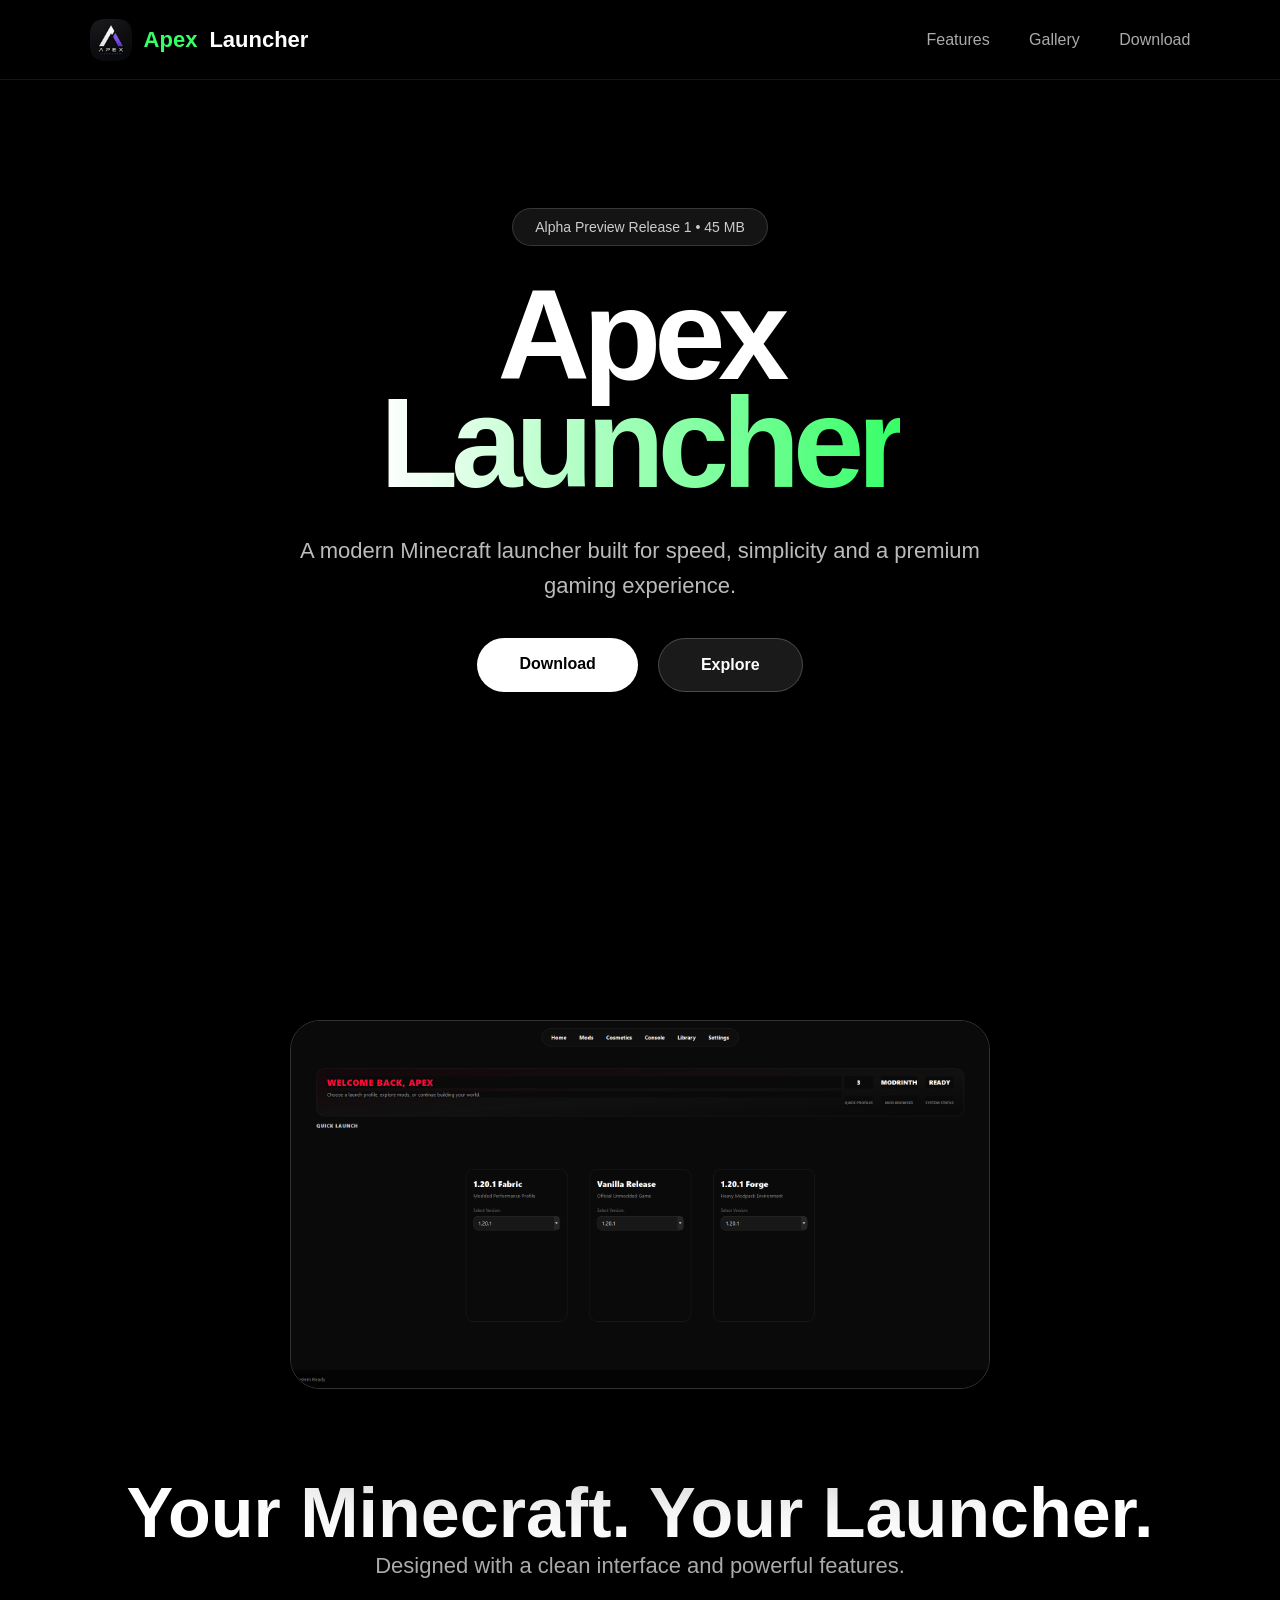
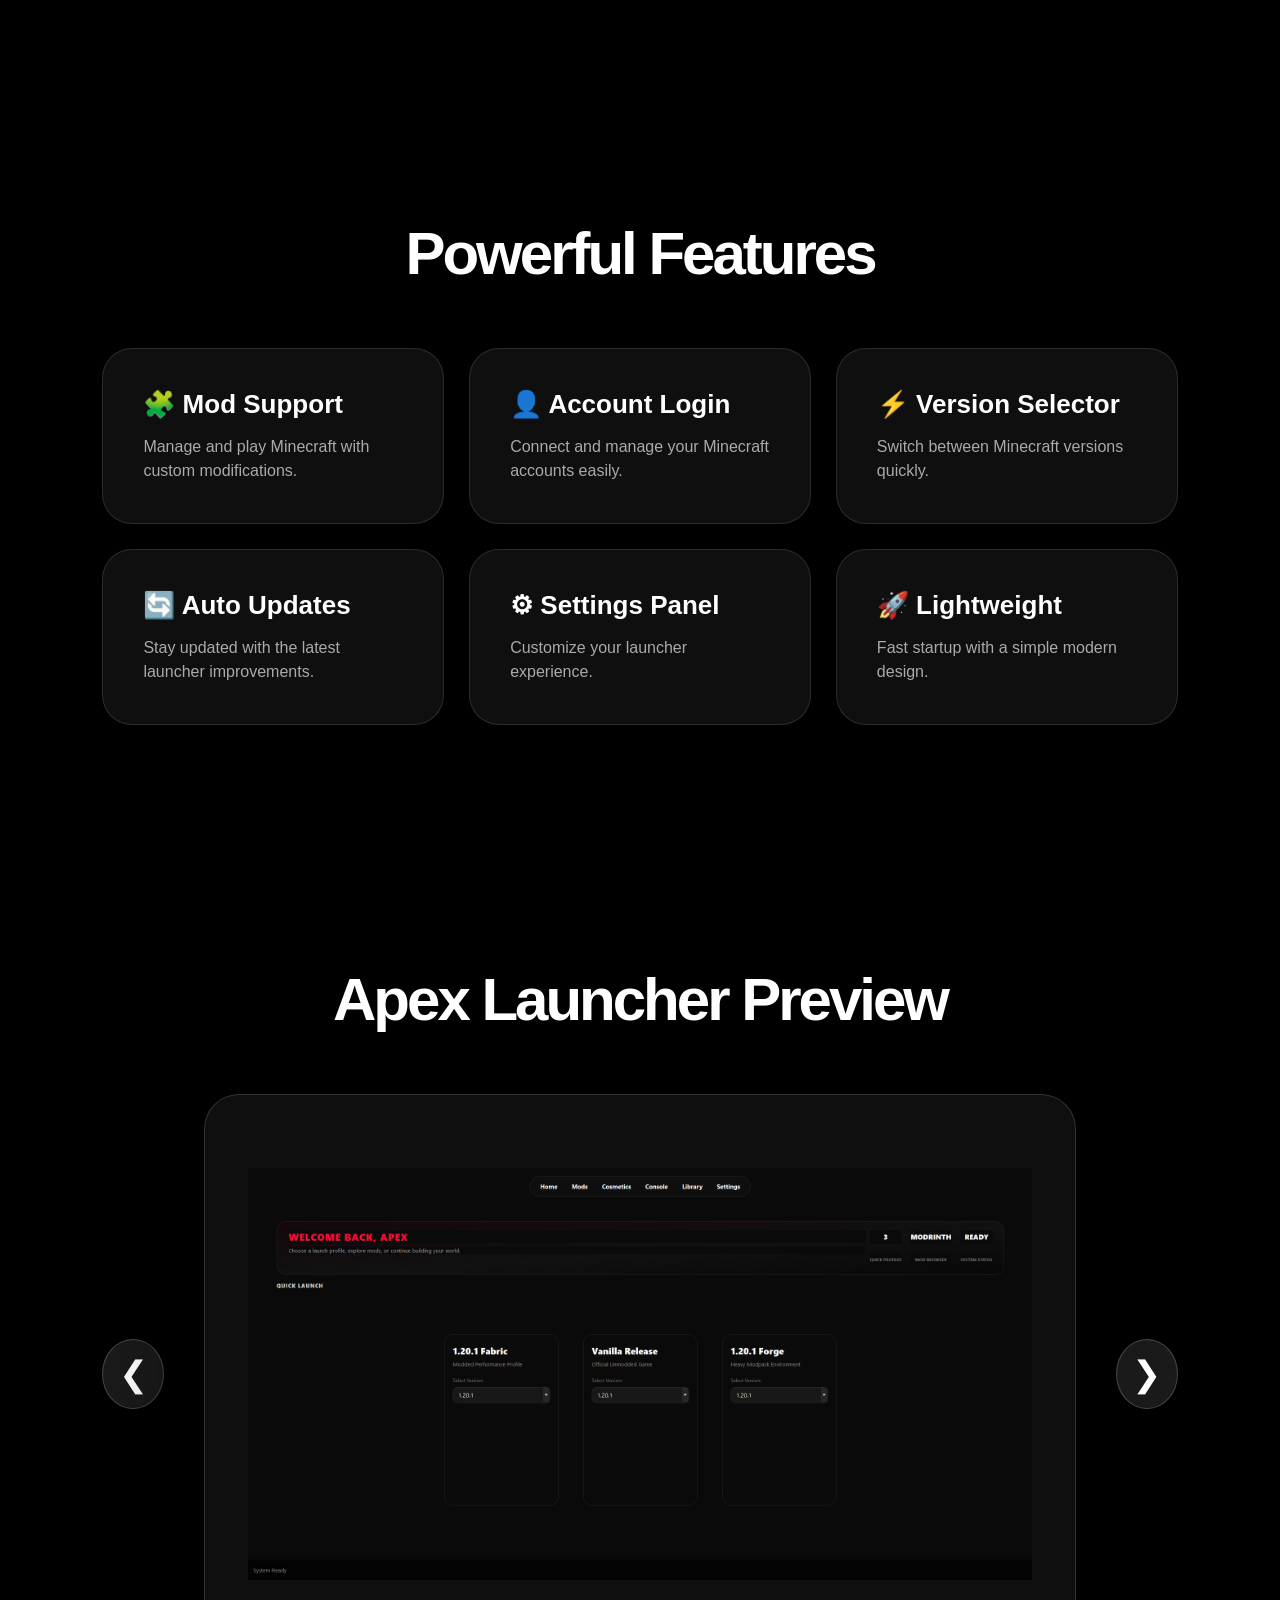
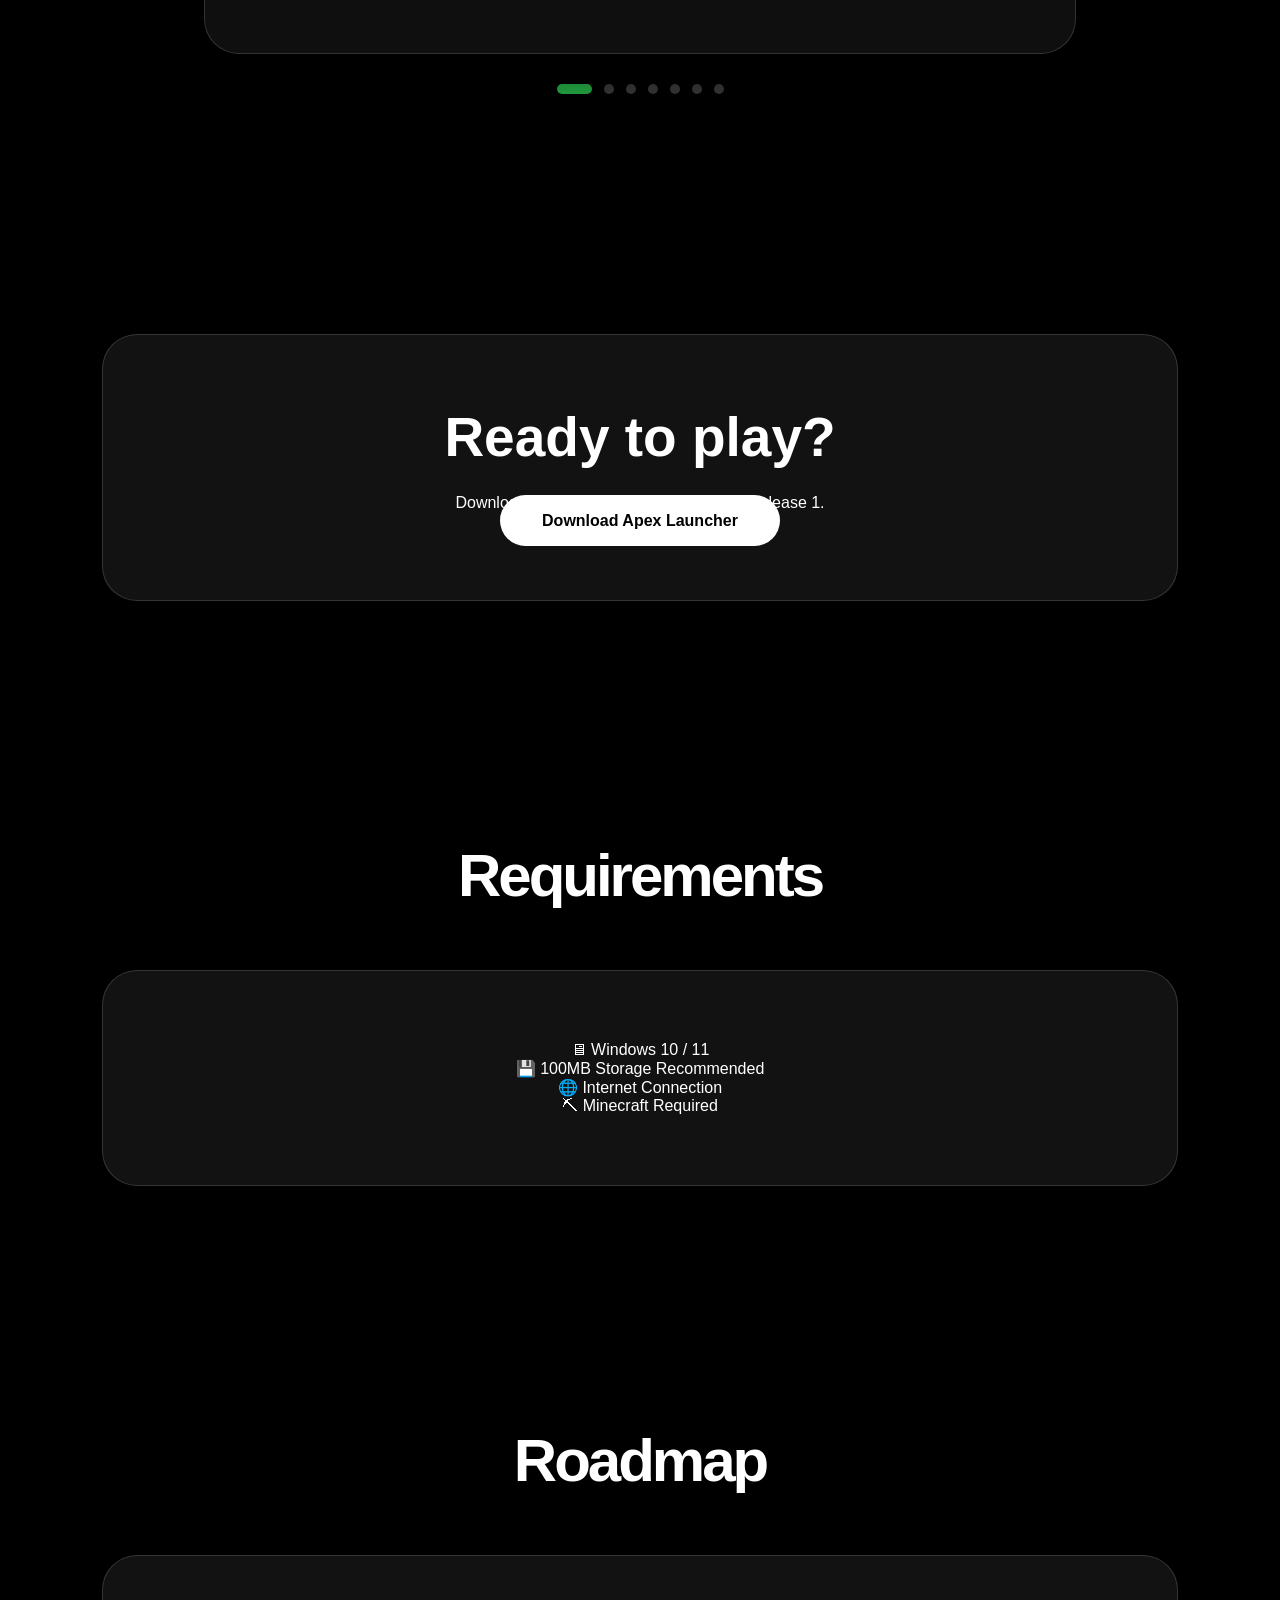
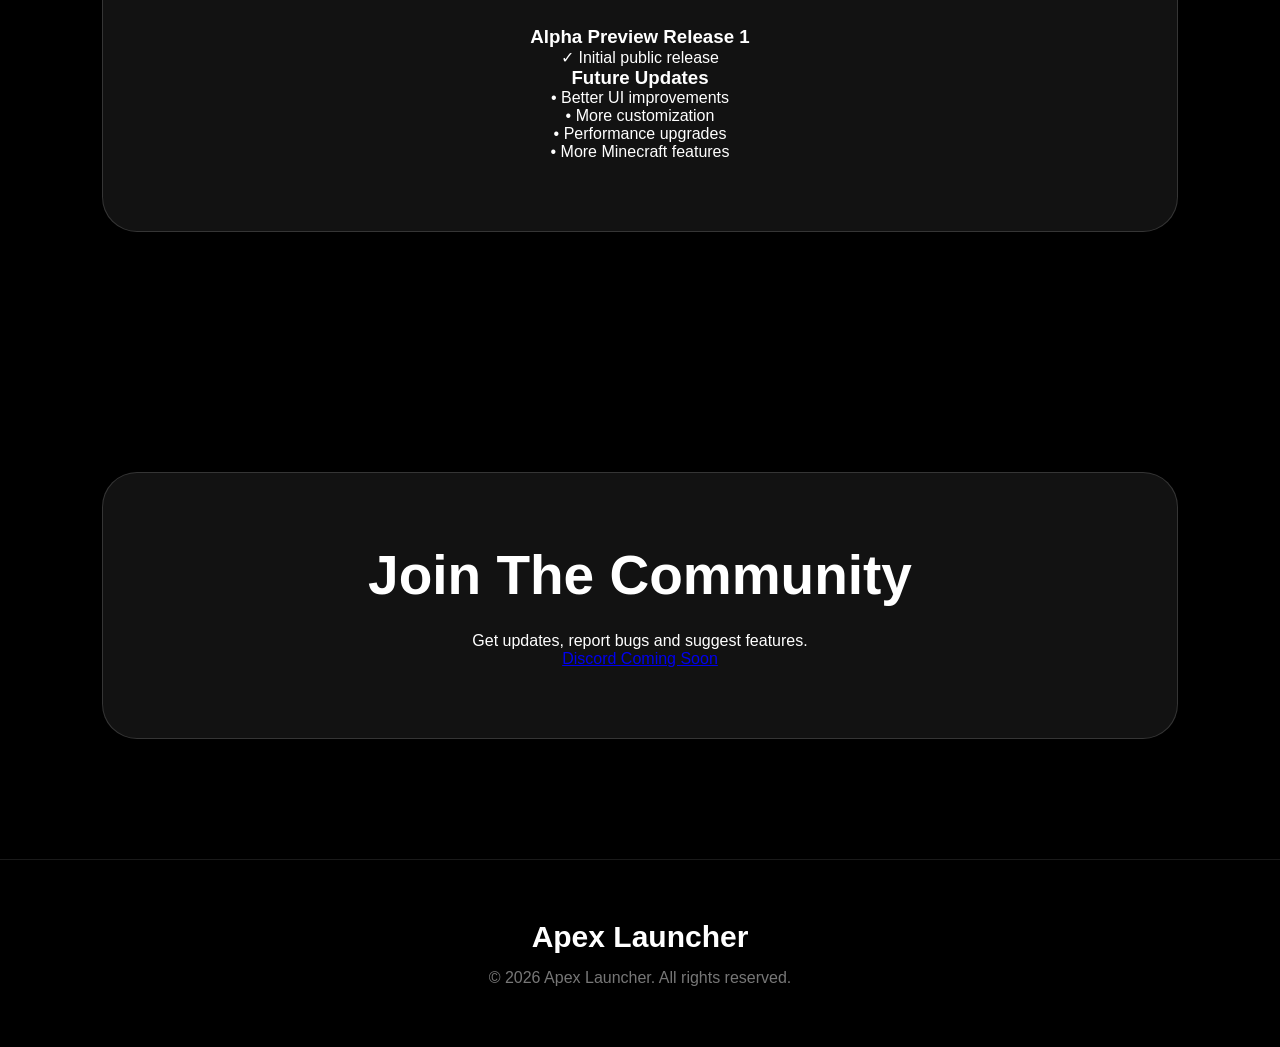
==== index.html @ 15ae1b9a "Add files via upload" ====
<!DOCTYPE html>
<html lang="en">

<head>

<meta charset="UTF-8">
<meta name="viewport" content="width=device-width, initial-scale=1.0">

<title>Apex Launcher</title>

<link rel="icon" href="assets/icon.png">

<link rel="stylesheet" href="style.css">

</head>


<body>


<!-- Background Video -->

<video class="background-video" autoplay muted loop playsinline>
    <source src="assets/background.mp4" type="video/mp4">
</video>

<div class="video-overlay"></div>



<!-- Navigation -->

<nav>

<div class="logo">
    <img src="assets/icon.png">
    <span>Apex</span> Launcher
</div>


<div class="nav-links">

<a href="#features">Features</a>
<a href="#screenshots">Gallery</a>
<a href="#download">Download</a>

</div>


</nav>




<!-- Hero -->

<section class="hero">


<div class="hero-content">


<div class="release">

Alpha Preview Release 1 • 45 MB

</div>


<h1>

Apex<br>
<span>Launcher</span>

</h1>


<p>

A modern Minecraft launcher built for speed,
simplicity and a premium gaming experience.

</p>


<div class="buttons">

<a class="primary-btn"
href="https://github.com/yafisjamal/ApexLauncher/releases/download/ReleaseAlpha1/Apex.Launcher.StableRB1.exe">

Download

</a>


<a class="secondary-btn" href="#screenshots">

Explore

</a>


</div>


</div>


</section>





<!-- 3D Launcher Preview -->

<section class="showcase">


<div class="launcher-card" id="launcherCard">


<img src="assets/screenshot1.png">


</div>


<h2>

Your Minecraft.
Your Launcher.

</h2>


<p>

Designed with a clean interface and powerful features.

</p>


</section>







<!-- Features -->


<section id="features">


<h2 class="section-title">

Powerful Features

</h2>



<div class="features-grid">


<div class="feature">

<h3>🧩 Mod Support</h3>

<p>
Manage and play Minecraft with custom modifications.
</p>

</div>



<div class="feature">

<h3>👤 Account Login</h3>

<p>
Connect and manage your Minecraft accounts easily.
</p>

</div>




<div class="feature">

<h3>⚡ Version Selector</h3>

<p>
Switch between Minecraft versions quickly.
</p>

</div>




<div class="feature">

<h3>🔄 Auto Updates</h3>

<p>
Stay updated with the latest launcher improvements.
</p>

</div>




<div class="feature">

<h3>⚙ Settings Panel</h3>

<p>
Customize your launcher experience.
</p>

</div>




<div class="feature">

<h3>🚀 Lightweight</h3>

<p>
Fast startup with a simple modern design.
</p>

</div>



</div>


</section>






<!-- Screenshot Showcase -->

<section id="screenshots">

<h2 class="section-title">
Apex Launcher Preview
</h2>


<div class="showcase-slider">


<button class="slider-arrow left" onclick="changeSlide(-1)">
❮
</button>


<div class="preview-window">


<img id="mainScreenshot"
src="assets/screenshot1.png">


</div>


<button class="slider-arrow right" onclick="changeSlide(1)">
❯
</button>


</div>


<div class="slider-dots">

<span class="active"></span>
<span></span>
<span></span>
<span></span>
<span></span>
<span></span>
<span></span>

</div>


</section>







<!-- Download -->


<section id="download">


<div class="download-box">


<h2>

Ready to play?

</h2>


<p>

Download Apex Launcher Alpha Preview Release 1.

</p>


<a class="primary-btn"
href="https://github.com/yafisjamal/ApexLauncher/releases/download/ReleaseAlpha1/Apex.Launcher.StableRB1.exe">

Download Apex Launcher

</a>


</div>


</section>







<!-- Requirements -->


<section>


<h2 class="section-title">

Requirements

</h2>


<div class="requirements">


<p>🖥 Windows 10 / 11</p>

<p>💾 100MB Storage Recommended</p>

<p>🌐 Internet Connection</p>

<p>⛏ Minecraft Required</p>


</div>


</section>








<!-- Roadmap -->


<section>


<h2 class="section-title">

Roadmap

</h2>


<div class="roadmap">


<h3>
Alpha Preview Release 1
</h3>

<p>
✓ Initial public release
</p>


<h3>
Future Updates
</h3>

<p>
• Better UI improvements<br>
• More customization<br>
• Performance upgrades<br>
• More Minecraft features
</p>


</div>


</section>







<!-- Discord -->


<section>


<div class="discord">


<h2>

Join The Community

</h2>


<p>

Get updates, report bugs and suggest features.

</p>


<a href="#">

Discord Coming Soon

</a>


</div>


</section>







<footer>


<div class="footer-logo">

Apex Launcher

</div>


<p>

© 2026 Apex Launcher. All rights reserved.

</p>


</footer>




<script src="script.js"></script>


</body>

</html>
---- style.css ----
/* =========================
   APEX LAUNCHER
   Premium Apple x Minecraft UI
========================= */


*{
    margin:0;
    padding:0;
    box-sizing:border-box;
    font-family:
    -apple-system,
    BlinkMacSystemFont,
    "Segoe UI",
    sans-serif;
}


html{
    scroll-behavior:smooth;
}


body{

    background:#000;
    color:white;
    overflow-x:hidden;

}



/* =========================
   VIDEO BACKGROUND
========================= */


.background-video{

    position:fixed;

    width:100%;
    height:100%;

    object-fit:cover;

    top:0;
    left:0;

    z-index:-3;

    filter:
    brightness(.35)
    saturate(1.2);

    animation:
    videoZoom 30s infinite alternate;

}


@keyframes videoZoom{

    from{
        transform:scale(1);
    }

    to{
        transform:scale(1.12);
    }

}



.video-overlay{

    position:fixed;

    inset:0;

    background:

    linear-gradient(
        180deg,
        rgba(0,0,0,.35),
        rgba(0,0,0,.92)
    );

    backdrop-filter:blur(2px);

    z-index:-2;

}





/* =========================
   NAVBAR
========================= */


nav{

    position:fixed;

    top:0;

    width:100%;

    height:80px;

    display:flex;

    justify-content:space-between;

    align-items:center;

    padding:0 7%;


    background:

    rgba(0,0,0,.35);


    backdrop-filter:

    blur(25px);


    border-bottom:

    1px solid rgba(255,255,255,.08);


    z-index:100;


}



.logo{

    display:flex;

    align-items:center;

    gap:12px;

    font-size:22px;

    font-weight:700;

}


.logo img{

    width:42px;

    height:42px;

    border-radius:12px;

    transition:.5s;

}



.logo img:hover{

    transform:

    rotate(10deg)
    scale(1.15);

}



.logo span{

    color:#36ff67;

}




.nav-links a{

    color:#aaa;

    text-decoration:none;

    margin-left:35px;

    transition:.3s;

}


.nav-links a:hover{

    color:white;

}





/* =========================
   HERO
========================= */


.hero{

    height:100vh;

    display:flex;

    justify-content:center;

    align-items:center;

    text-align:center;

    padding:0 20px;

}



.hero-content{

    animation:

    heroEnter 1.5s ease;

}



@keyframes heroEnter{


from{

opacity:0;

transform:

translateY(60px);

}


to{

opacity:1;

transform:none;

}


}




.release{

    display:inline-block;

    padding:

    10px 22px;


    border-radius:40px;


    background:

    rgba(255,255,255,.08);


    border:

    1px solid rgba(255,255,255,.15);


    backdrop-filter:

    blur(20px);


    color:#ccc;


    font-size:14px;


}



h1{

    margin-top:35px;

    font-size:

    clamp(70px,10vw,130px);


    line-height:.85;


    letter-spacing:-7px;


    font-weight:800;

}



h1 span{


background:

linear-gradient(
90deg,
white,
#36ff67
);


-webkit-background-clip:text;

color:transparent;


}




.hero p{

    max-width:700px;

    margin:

    35px auto;


    color:#bbb;


    font-size:22px;


    line-height:1.6;


}





/* BUTTONS */


.buttons{

    display:flex;

    justify-content:center;

    gap:20px;

}



.primary-btn,
.secondary-btn{


padding:

17px 42px;


border-radius:

50px;


text-decoration:none;


font-weight:600;


transition:.4s;


}



.primary-btn{

background:white;

color:black;


}


.primary-btn:hover{


transform:

translateY(-6px)
scale(1.05);


background:#36ff67;


box-shadow:

0 0 50px #36ff67;


}



.secondary-btn{

background:

rgba(255,255,255,.1);


border:

1px solid rgba(255,255,255,.2);


color:white;


backdrop-filter:

blur(20px);


}




/* =========================
   SECTIONS
========================= */


section{

padding:

120px 8%;


}



.section-title{

font-size:

60px;


letter-spacing:-3px;


text-align:center;


margin-bottom:60px;


}





/* =========================
   3D SHOWCASE
========================= */


.showcase{

text-align:center;

}


.launcher-card{


width:

700px;


max-width:

90%;


margin:

auto;


perspective:

1000px;


transition:

.5s;


}



.launcher-card img{


width:100%;


border-radius:

30px;


border:

1px solid rgba(255,255,255,.2);


box-shadow:


0 50px 100px rgba(0,0,0,.7);


transition:

.5s;


}




.launcher-card:hover img{


transform:


rotateX(8deg)

rotateY(-8deg)

translateY(-20px);


}




.showcase h2{


font-size:

70px;


margin-top:

80px;


}




.showcase p{


color:#aaa;


font-size:

22px;


}





/* =========================
 FEATURES
========================= */


.features-grid{


display:grid;


grid-template-columns:

repeat(auto-fit,minmax(260px,1fr));


gap:25px;


}



.feature{


padding:

40px;


border-radius:

30px;


background:

rgba(255,255,255,.06);


border:

1px solid rgba(255,255,255,.12);


backdrop-filter:

blur(25px);


transition:.5s;


}




.feature:hover{


transform:

translateY(-15px);


border-color:#36ff67;


box-shadow:

0 20px 50px rgba(0,0,0,.5);


}



.feature h3{


font-size:

26px;


margin-bottom:

15px;


}


.feature p{

color:#aaa;

line-height:1.5;

}





/* =========================
 GALLERY
========================= */


.gallery{


display:grid;


grid-template-columns:

repeat(auto-fit,minmax(300px,1fr));


gap:30px;


}



.gallery img{


width:100%;


border-radius:

25px;


transition:.5s;


border:

1px solid rgba(255,255,255,.15);


}



.gallery img:hover{


transform:

scale(1.05);


box-shadow:

0 30px 70px black;


}





/* =========================
 DOWNLOAD
========================= */


.download-box,
.discord,
.roadmap,
.requirements{


text-align:center;


background:

rgba(255,255,255,.07);


border:

1px solid rgba(255,255,255,.15);


padding:

70px;


border-radius:

35px;


backdrop-filter:

blur(25px);


}



.download-box h2,
.discord h2{


font-size:

55px;


margin-bottom:

25px;


}





/* =========================
 FOOTER
========================= */


footer{


text-align:center;


padding:

60px;


color:#777;


border-top:

1px solid rgba(255,255,255,.1);


}



.footer-logo{


font-size:

30px;


font-weight:

700;


color:white;


margin-bottom:

15px;


}







/* =========================
 MOBILE
========================= */


@media(max-width:700px){


.nav-links{

display:none;

}


h1{

font-size:70px;

letter-spacing:-4px;

}


.hero p{

font-size:18px;

}


.buttons{

flex-direction:column;

}


section{

padding:

80px 5%;

}


.showcase h2{

font-size:45px;

}



}

/* ==========================
    APPLE STYLE SCREENSHOT SLIDER
========================== */


.showcase-slider{

display:flex;

align-items:center;

justify-content:center;

gap:40px;

margin-top:50px;

}


.preview-window{

width:1000px;

max-width:80vw;

height:560px;

display:flex;

align-items:center;

justify-content:center;


background:

rgba(255,255,255,.06);


border:

1px solid rgba(255,255,255,.15);


border-radius:35px;


backdrop-filter:blur(25px);


overflow:hidden;


box-shadow:

0 50px 100px rgba(0,0,0,.7);


}



.preview-window img{


width:90%;

height:90%;

object-fit:contain;


border-radius:20px;


animation:

screenFade .5s ease;


}



@keyframes screenFade{


from{

opacity:0;

transform:scale(.95);

}


to{

opacity:1;

transform:scale(1);

}


}




.slider-arrow{


width:70px;

height:70px;


border-radius:50%;


border:

1px solid rgba(255,255,255,.2);


background:

rgba(255,255,255,.1);


color:white;


font-size:35px;


cursor:pointer;


backdrop-filter:blur(20px);


transition:.3s;


}



.slider-arrow:hover{


background:white;

color:black;


transform:scale(1.15);


}




.slider-dots{


display:flex;

justify-content:center;

gap:12px;

margin-top:30px;


}



.slider-dots span{


width:10px;

height:10px;

background:#555;

border-radius:50%;


transition:.3s;


}



.slider-dots .active{


width:35px;

background:#36ff67;

border-radius:20px;


}
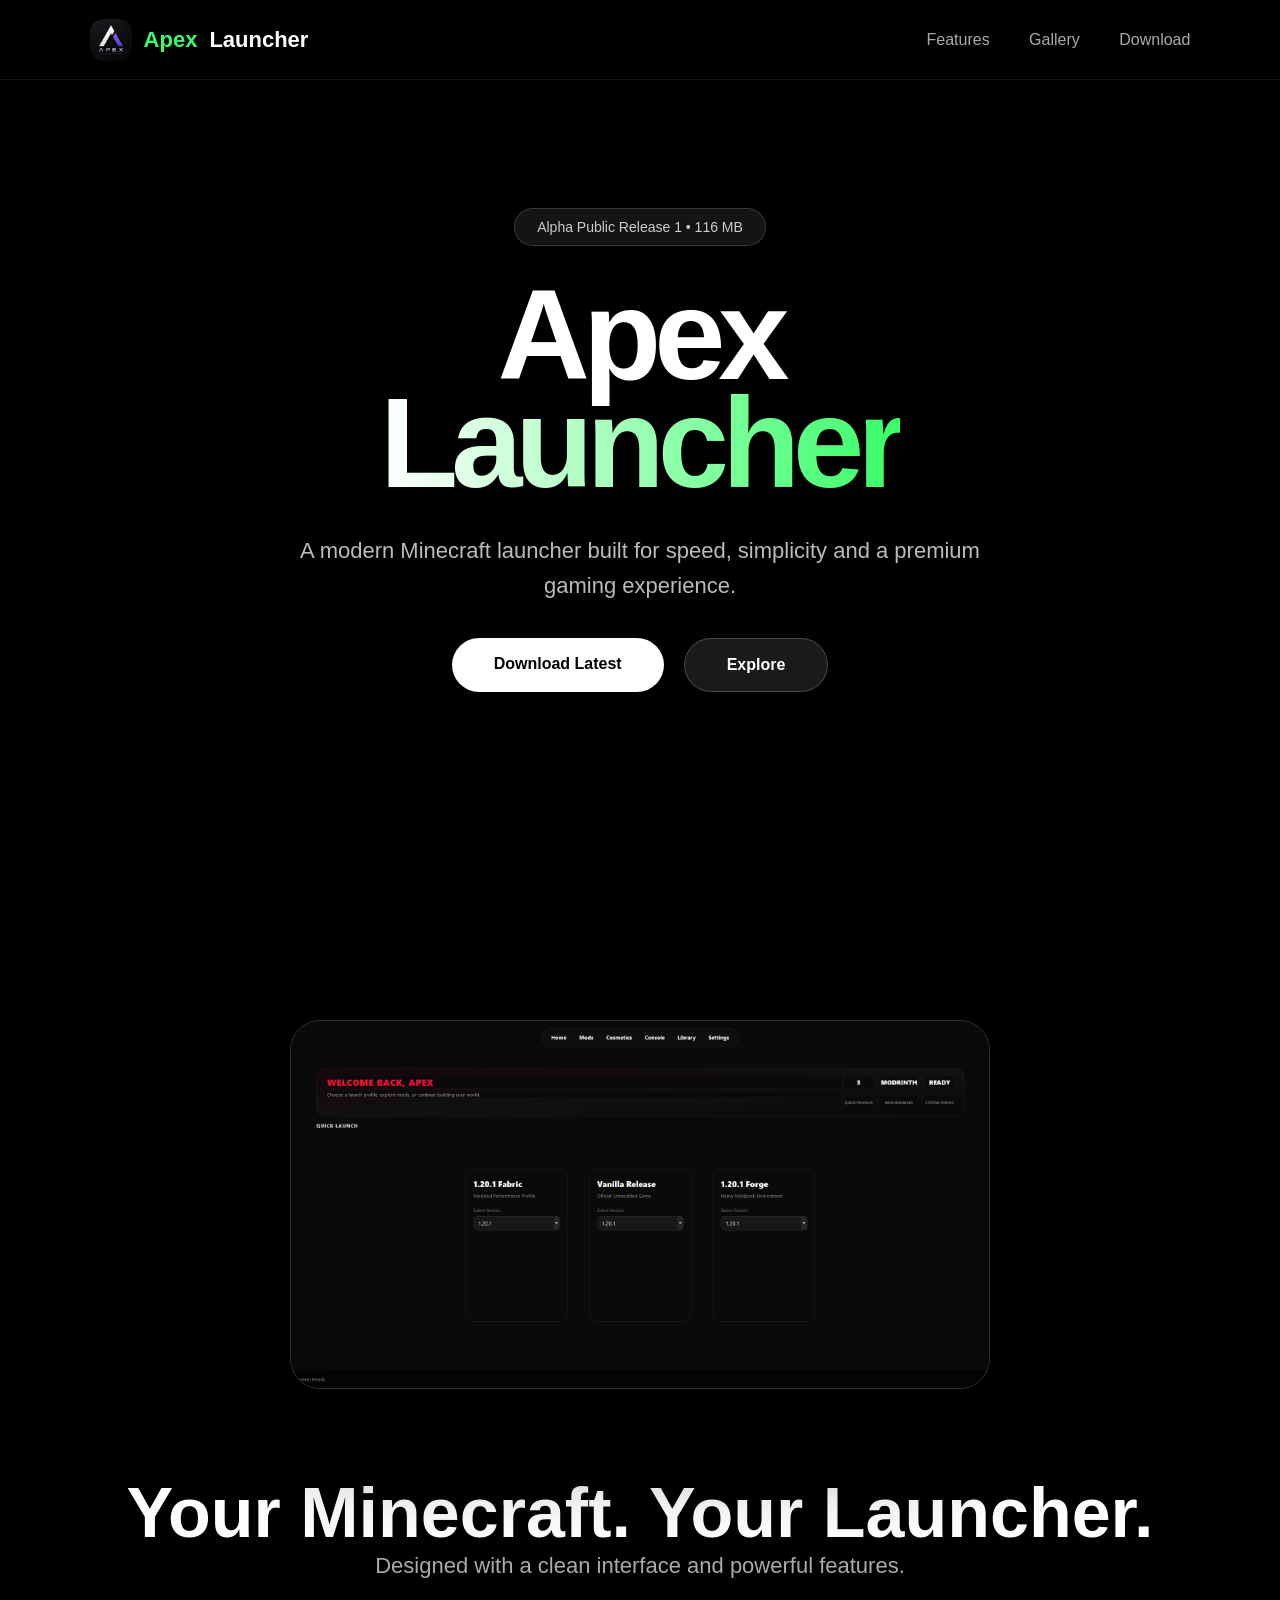
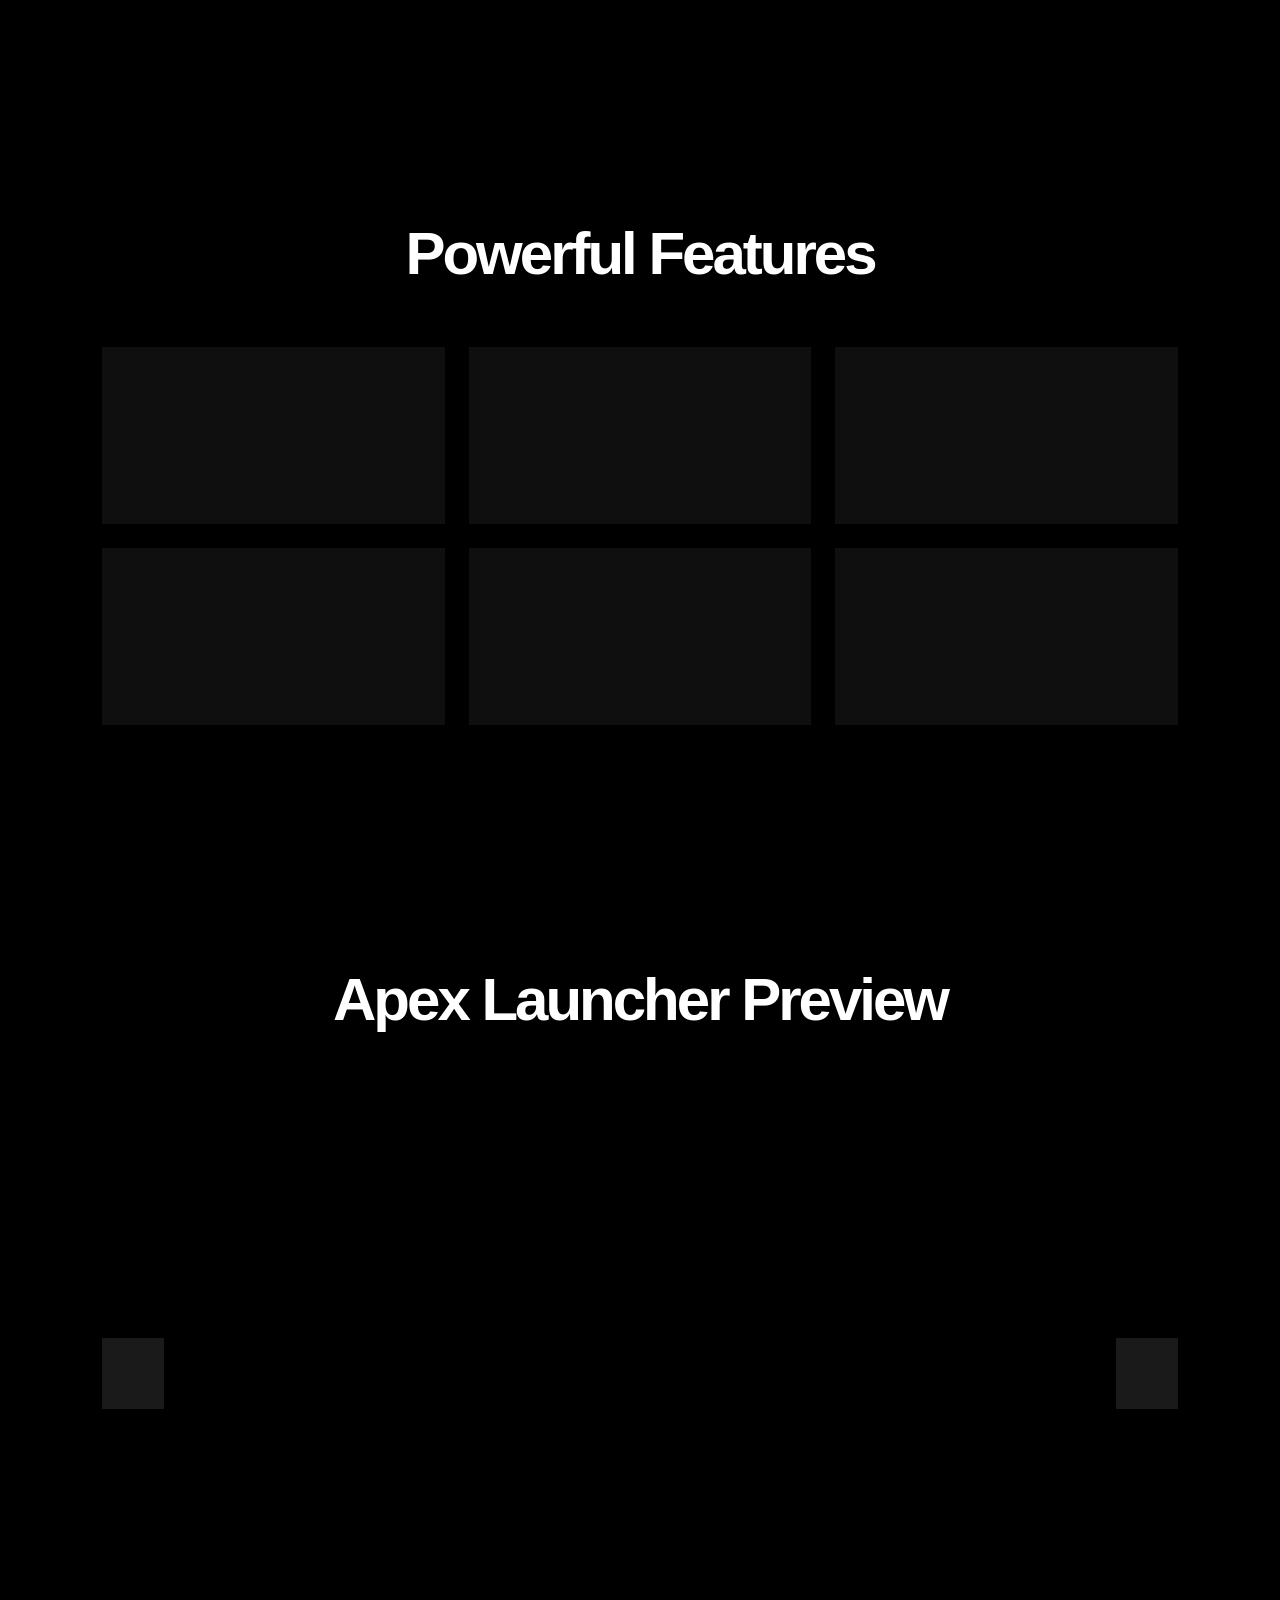
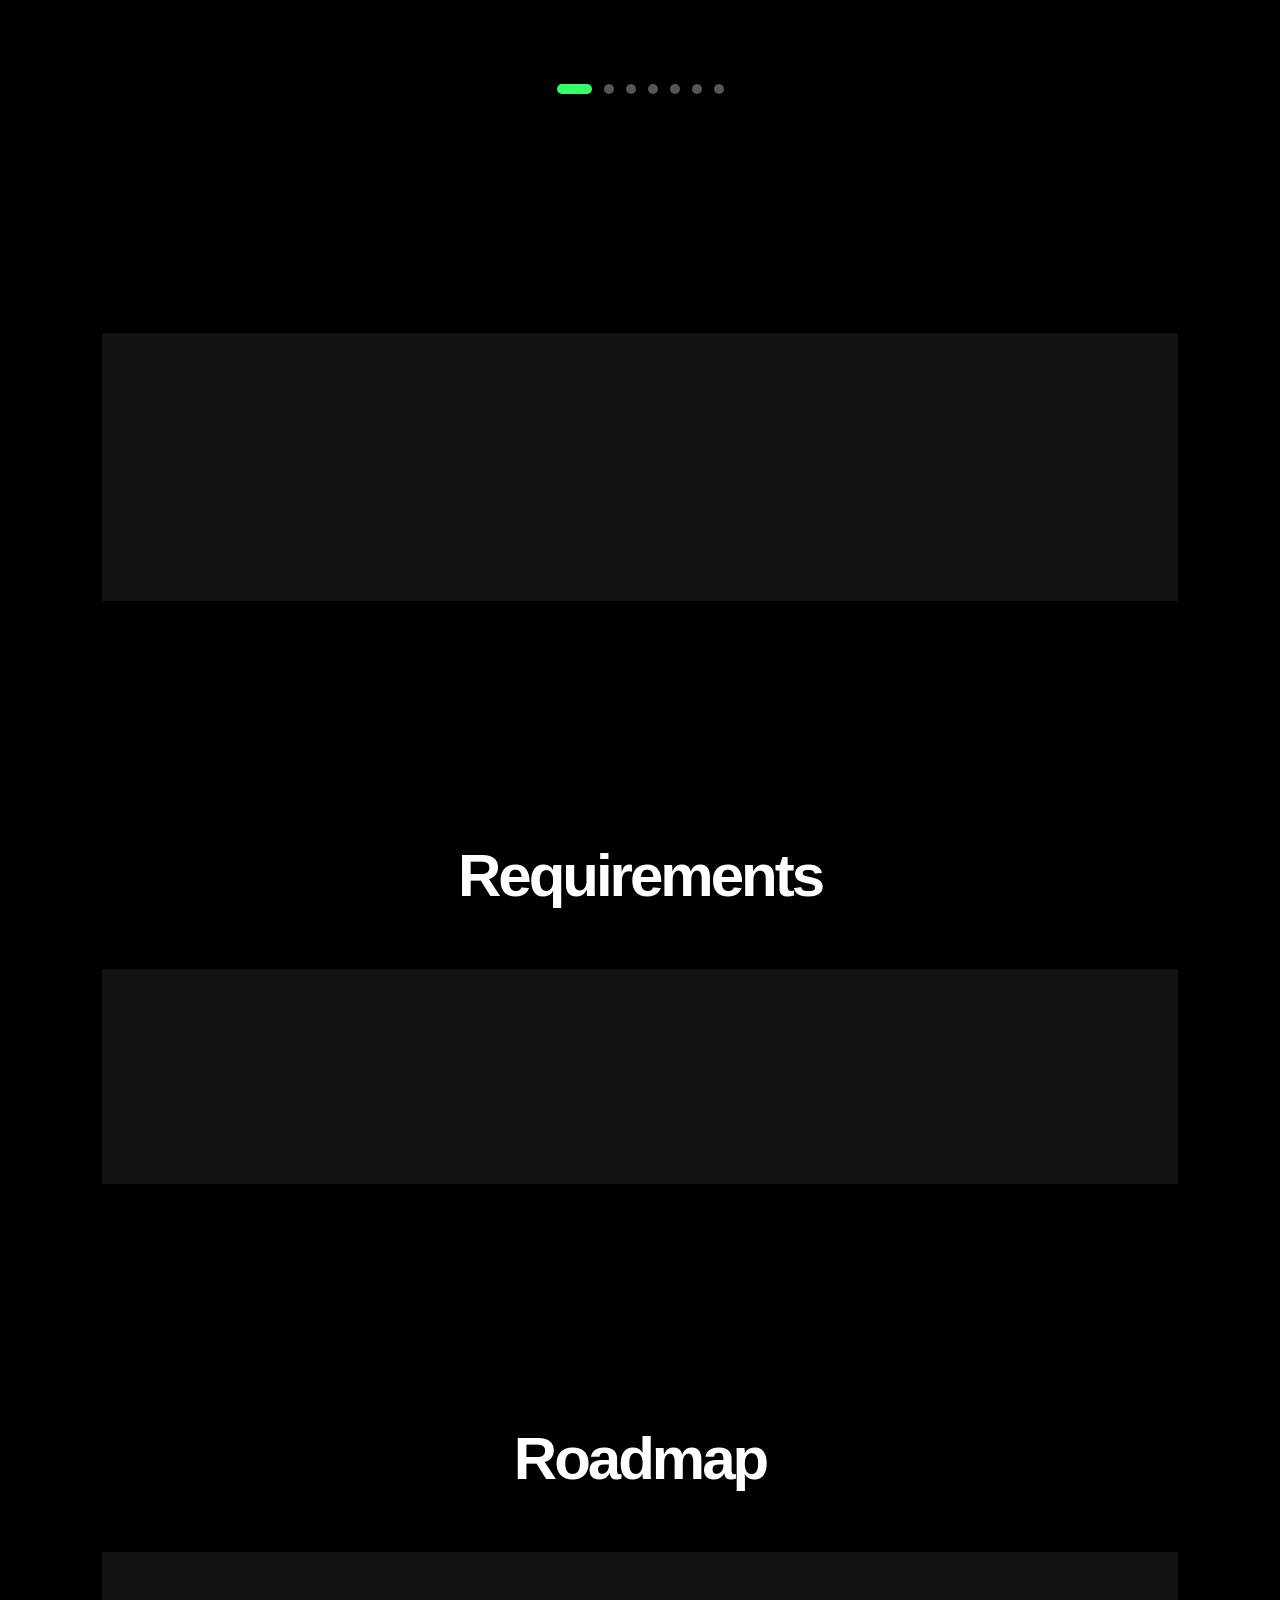
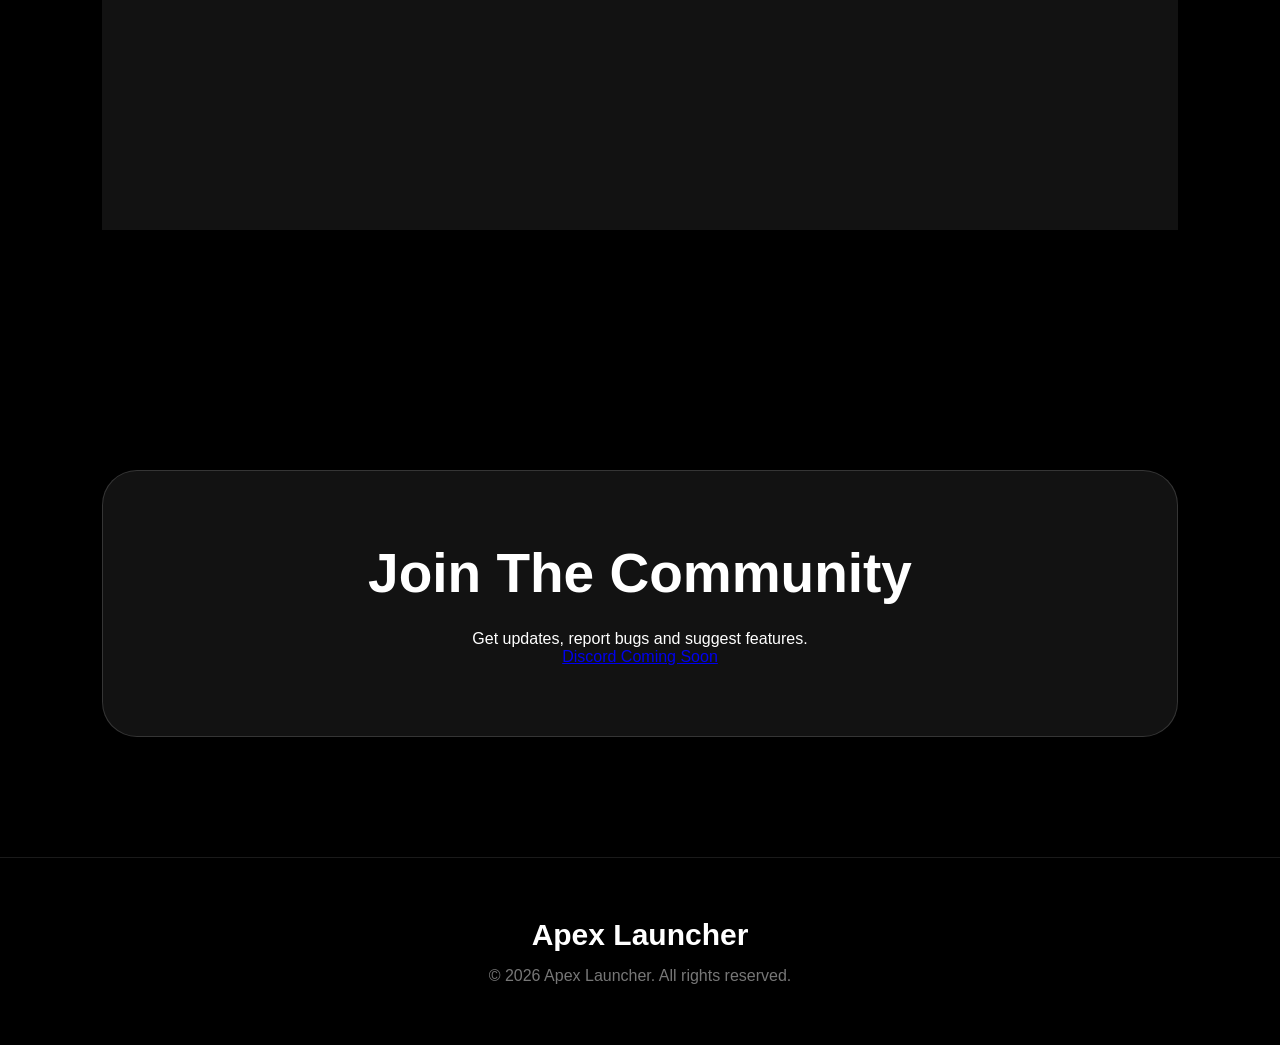
==== commit dee10f55: "Update index.html" ====
--- a/index.html
+++ b/index.html
@@ -2,11 +2,22 @@
 <html lang="en">
 
 <head>
+    <title>Apex Launcher — Cracked Minecraft Launcher</title>
+
+<meta name="description"
+content="Apex Launcher is a modern cracked, lightweight Minecraft launcher for Windows with mod support, account login, version selection, auto updates, and customizable settings.">
+
+<meta name="keywords"
+content="Apex Launcher, Minecraft launcher,Cracked, Free, Minecraft launcher Windows, Minecraft launcher download, Apex Minecraft launcher">
+
+<meta name="robots" content="index, follow">
+
+<link rel="canonical" href="https://apex-launcher.vercel.app/">
 
 <meta charset="UTF-8">
 <meta name="viewport" content="width=device-width, initial-scale=1.0">
 
-<title>Apex Launcher</title>
+<title>Apex Cracked MC Launcher </title>
 
 <link rel="icon" href="assets/icon.png">
 
@@ -62,7 +73,7 @@
 
 <div class="release">
 
-Alpha Preview Release 1 • 45 MB
+Alpha Public Release 1 • 116 MB
 
 </div>
 
@@ -88,7 +99,7 @@
 <a class="primary-btn"
 href="https://github.com/yafisjamal/ApexLauncher/releases/download/ReleaseAlpha1/Apex.Launcher.StableRB1.exe">
 
-Download
+Download Latest
 
 </a>
 
@@ -332,7 +343,7 @@
 
 
 <a class="primary-btn"
-href="https://github.com/yafisjamal/ApexLauncher/releases/download/ReleaseAlpha1/Apex.Launcher.StableRB1.exe">
+href="https://github.com/yafisjamal/ApexLauncher/releases/">
 
 Download Apex Launcher
 
@@ -366,13 +377,13 @@
 <div class="requirements">
 
 
-<p>🖥 Windows 10 / 11</p>
-
-<p>💾 100MB Storage Recommended</p>
-
-<p>🌐 Internet Connection</p>
-
-<p>⛏ Minecraft Required</p>
+<p>Atleast Windows 10 / 11</p>
+
+<p>200MB Storage Recommended</p>
+
+<p>Internet Connection</p>
+
+<p>Minecraft Required</p>
 
 
 </div>
@@ -404,7 +415,7 @@
 
 
 <h3>
-Alpha Preview Release 1
+Release 1
 </h3>
 
 <p>
@@ -503,4 +514,4 @@
 
 </body>
 
-</html>+</html>
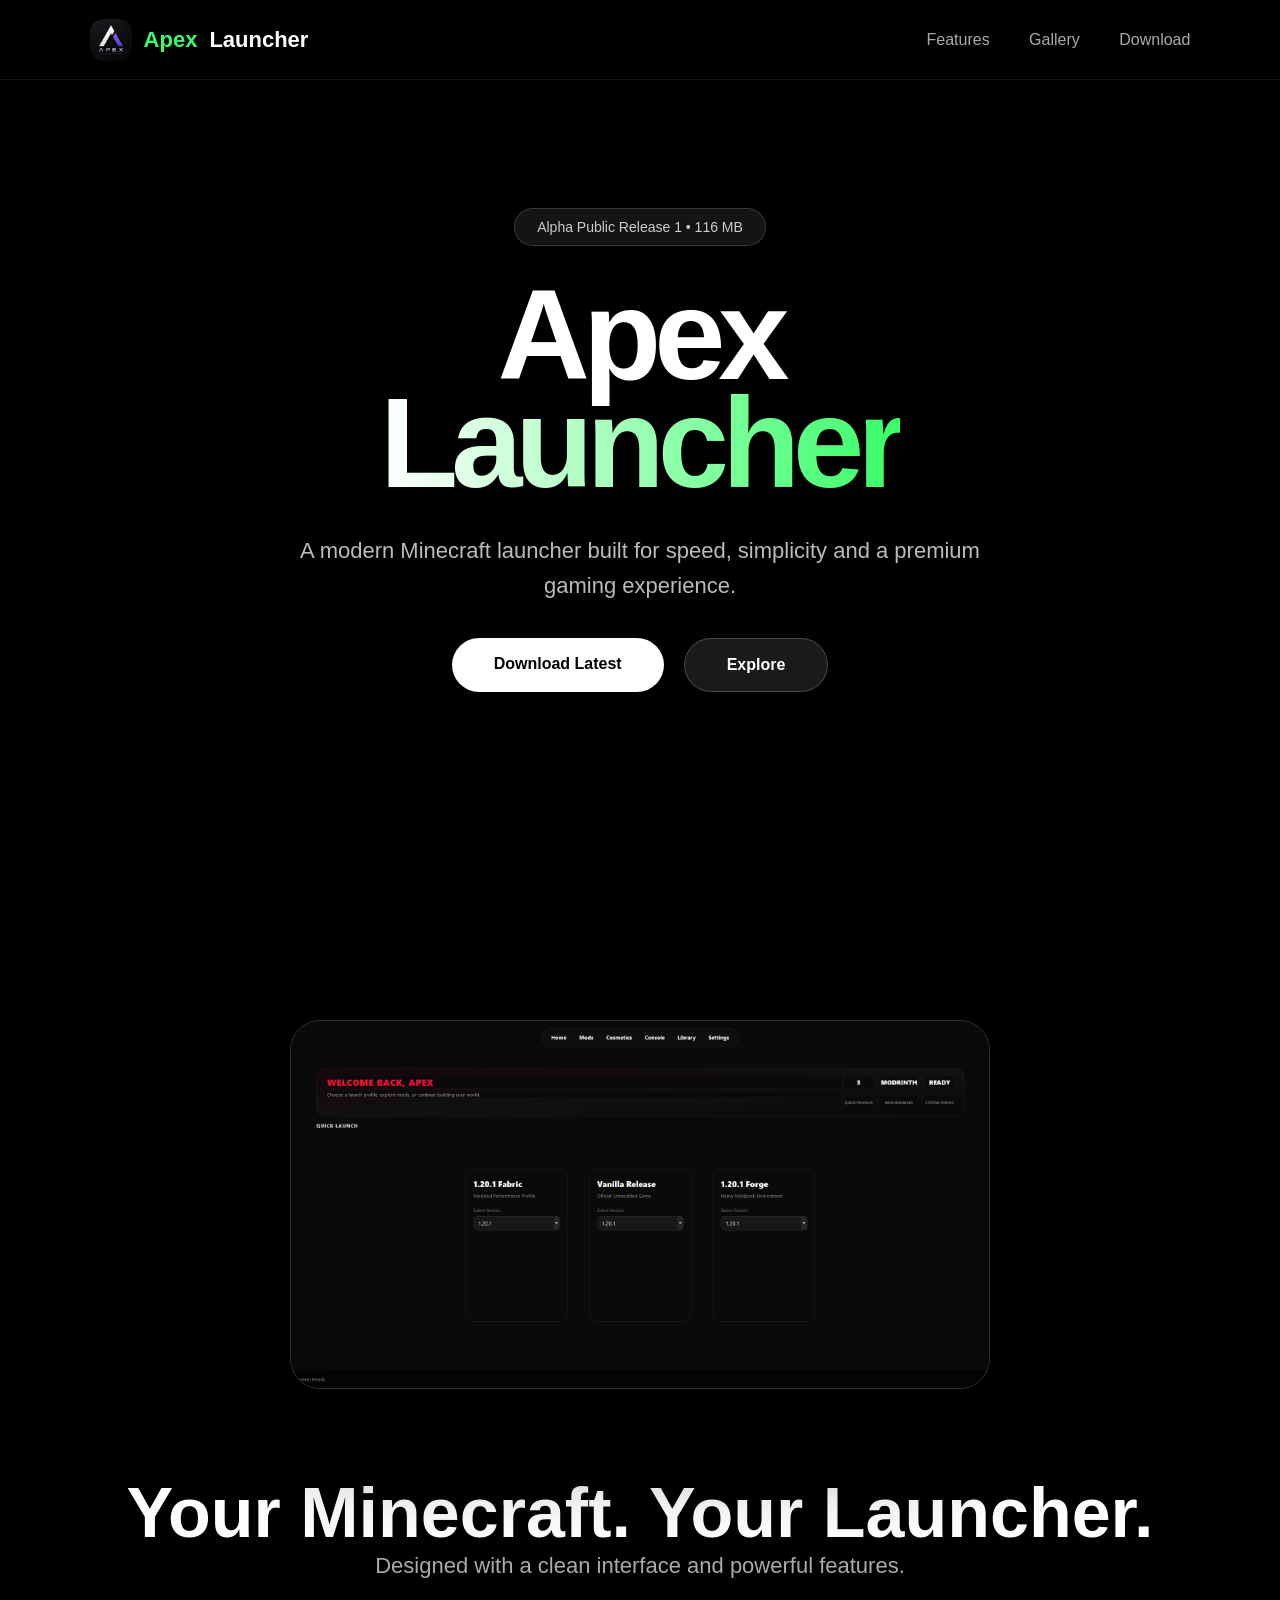
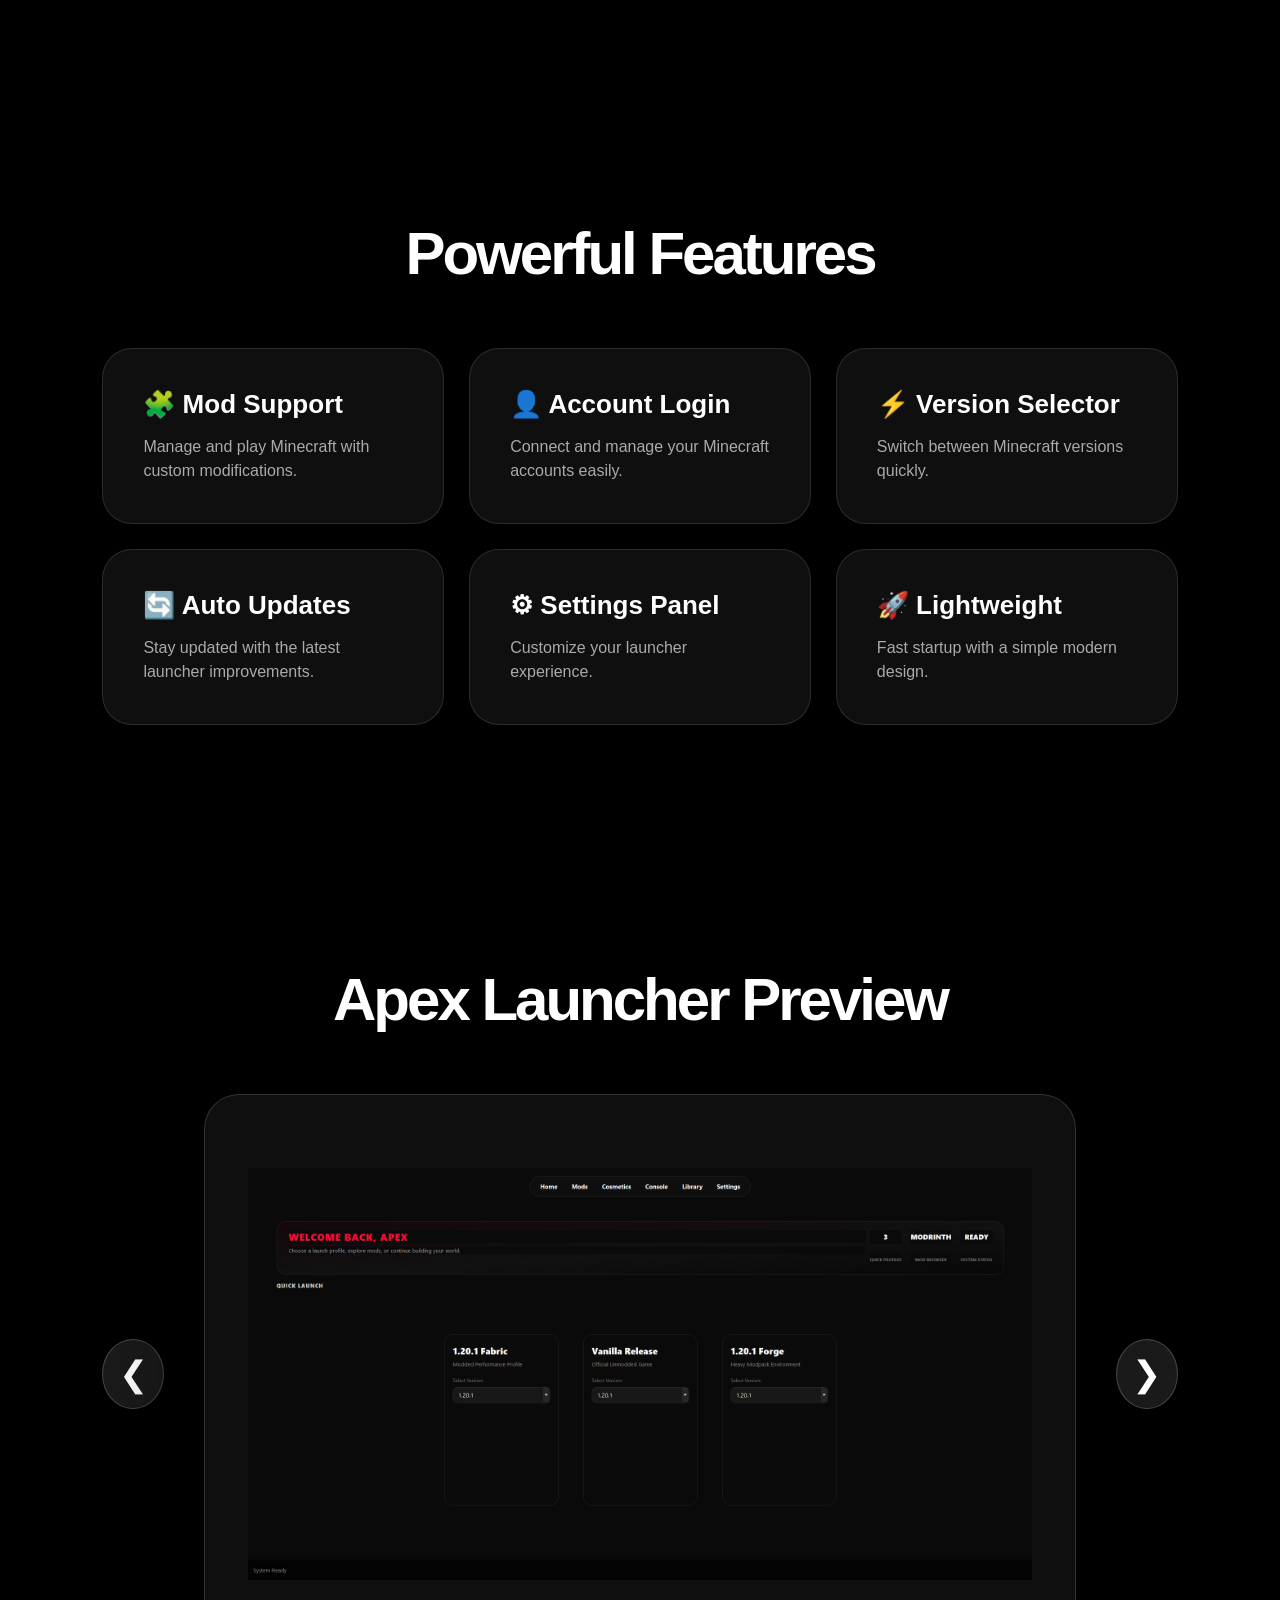
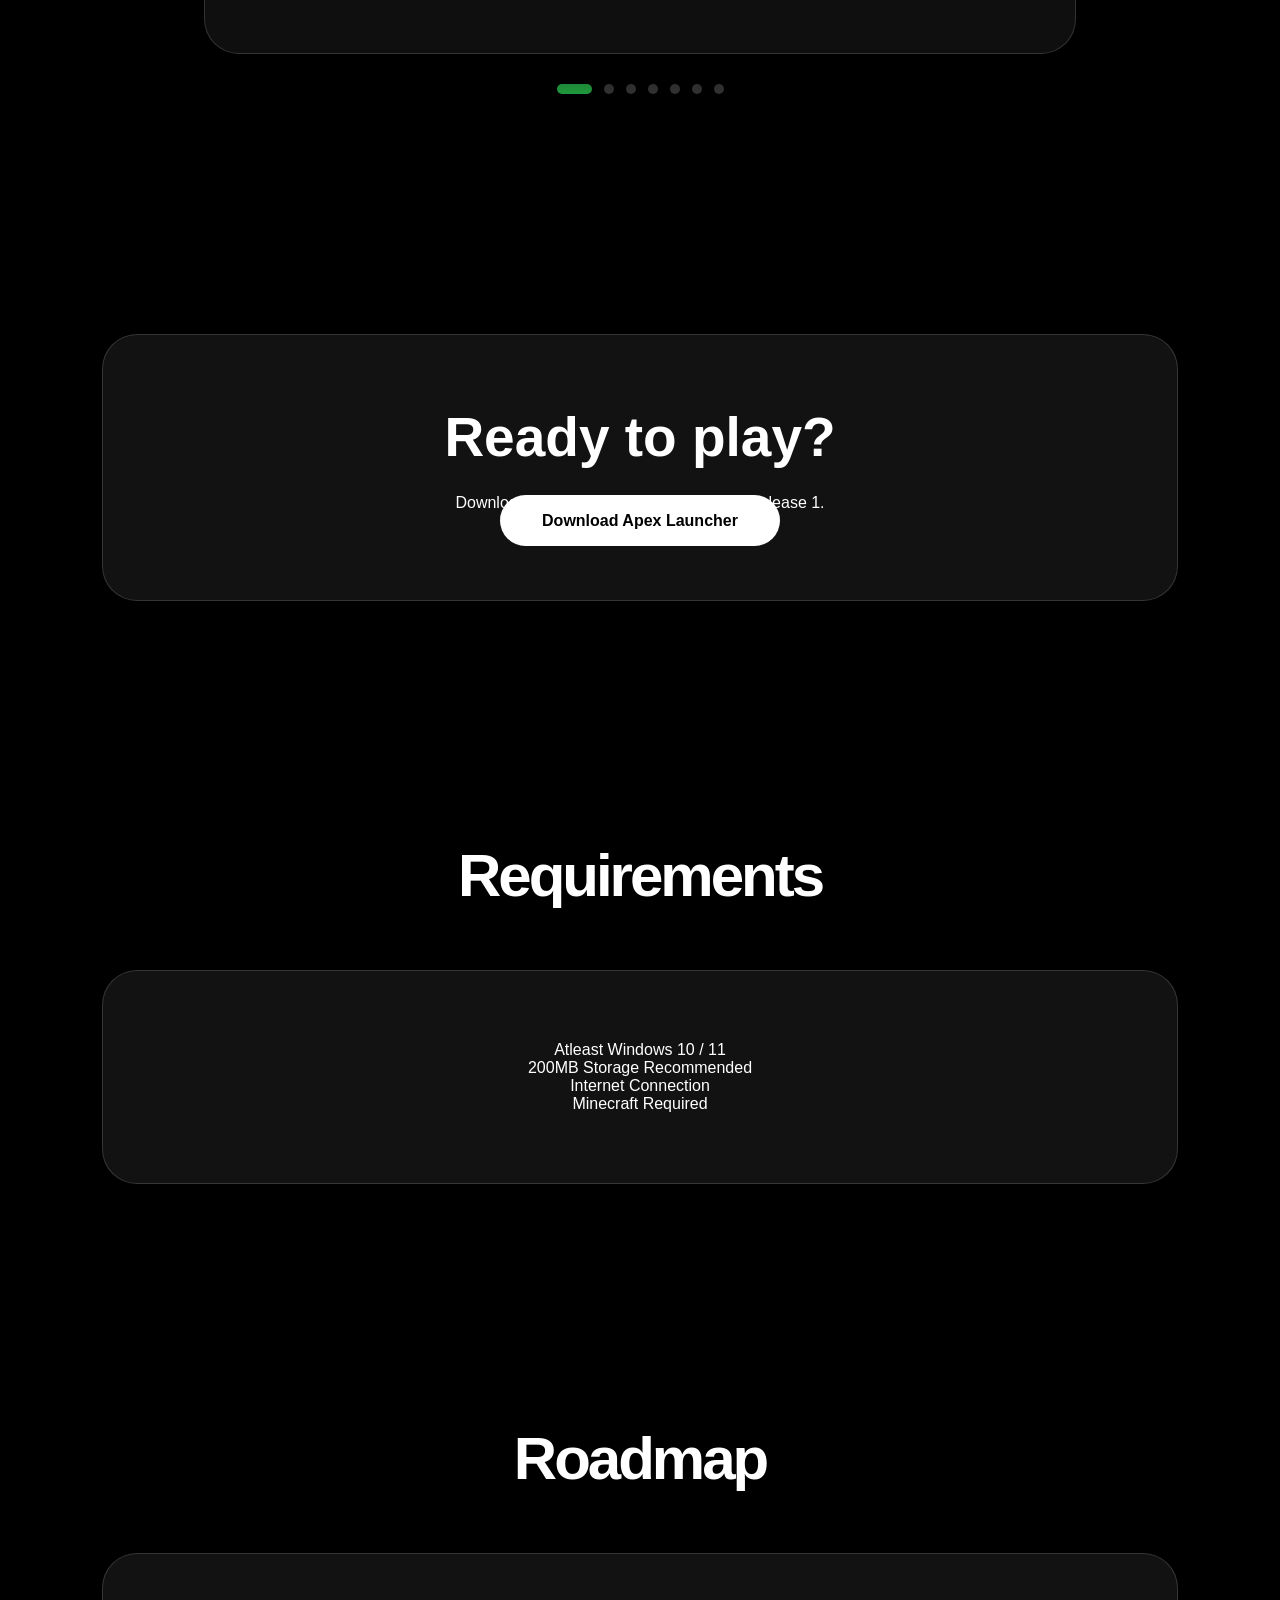
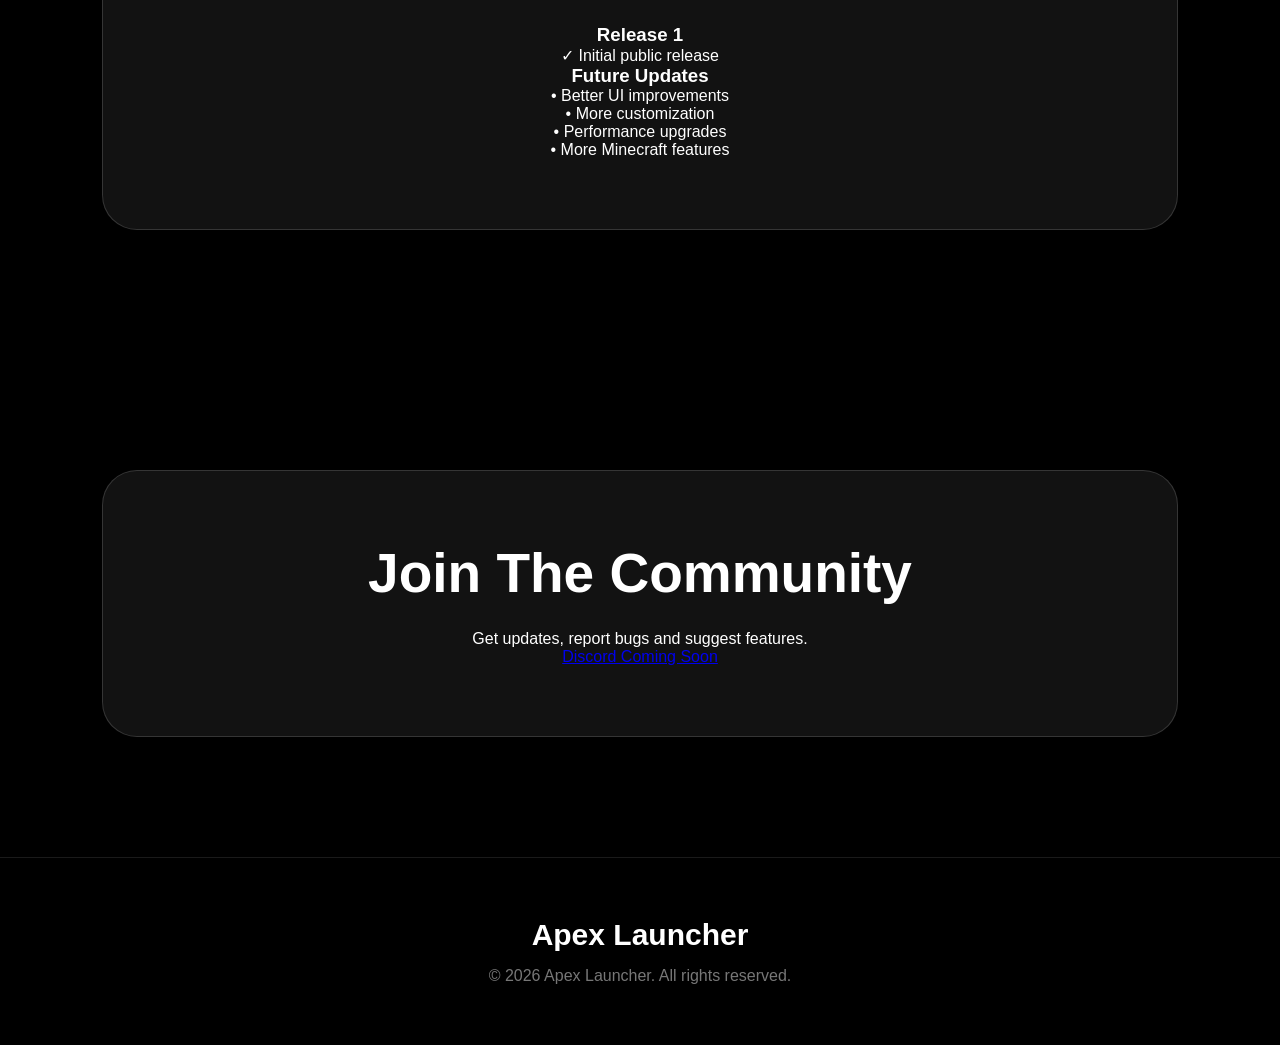
==== commit 8652c8dd: "Update index.html" ====
--- a/index.html
+++ b/index.html
@@ -97,7 +97,7 @@
 <div class="buttons">
 
 <a class="primary-btn"
-href="https://github.com/yafisjamal/ApexLauncher/releases/download/ReleaseAlpha1/Apex.Launcher.StableRB1.exe">
+href="https://github.com/yafisjamal/ApexLauncher/releases/e">
 
 Download Latest
 
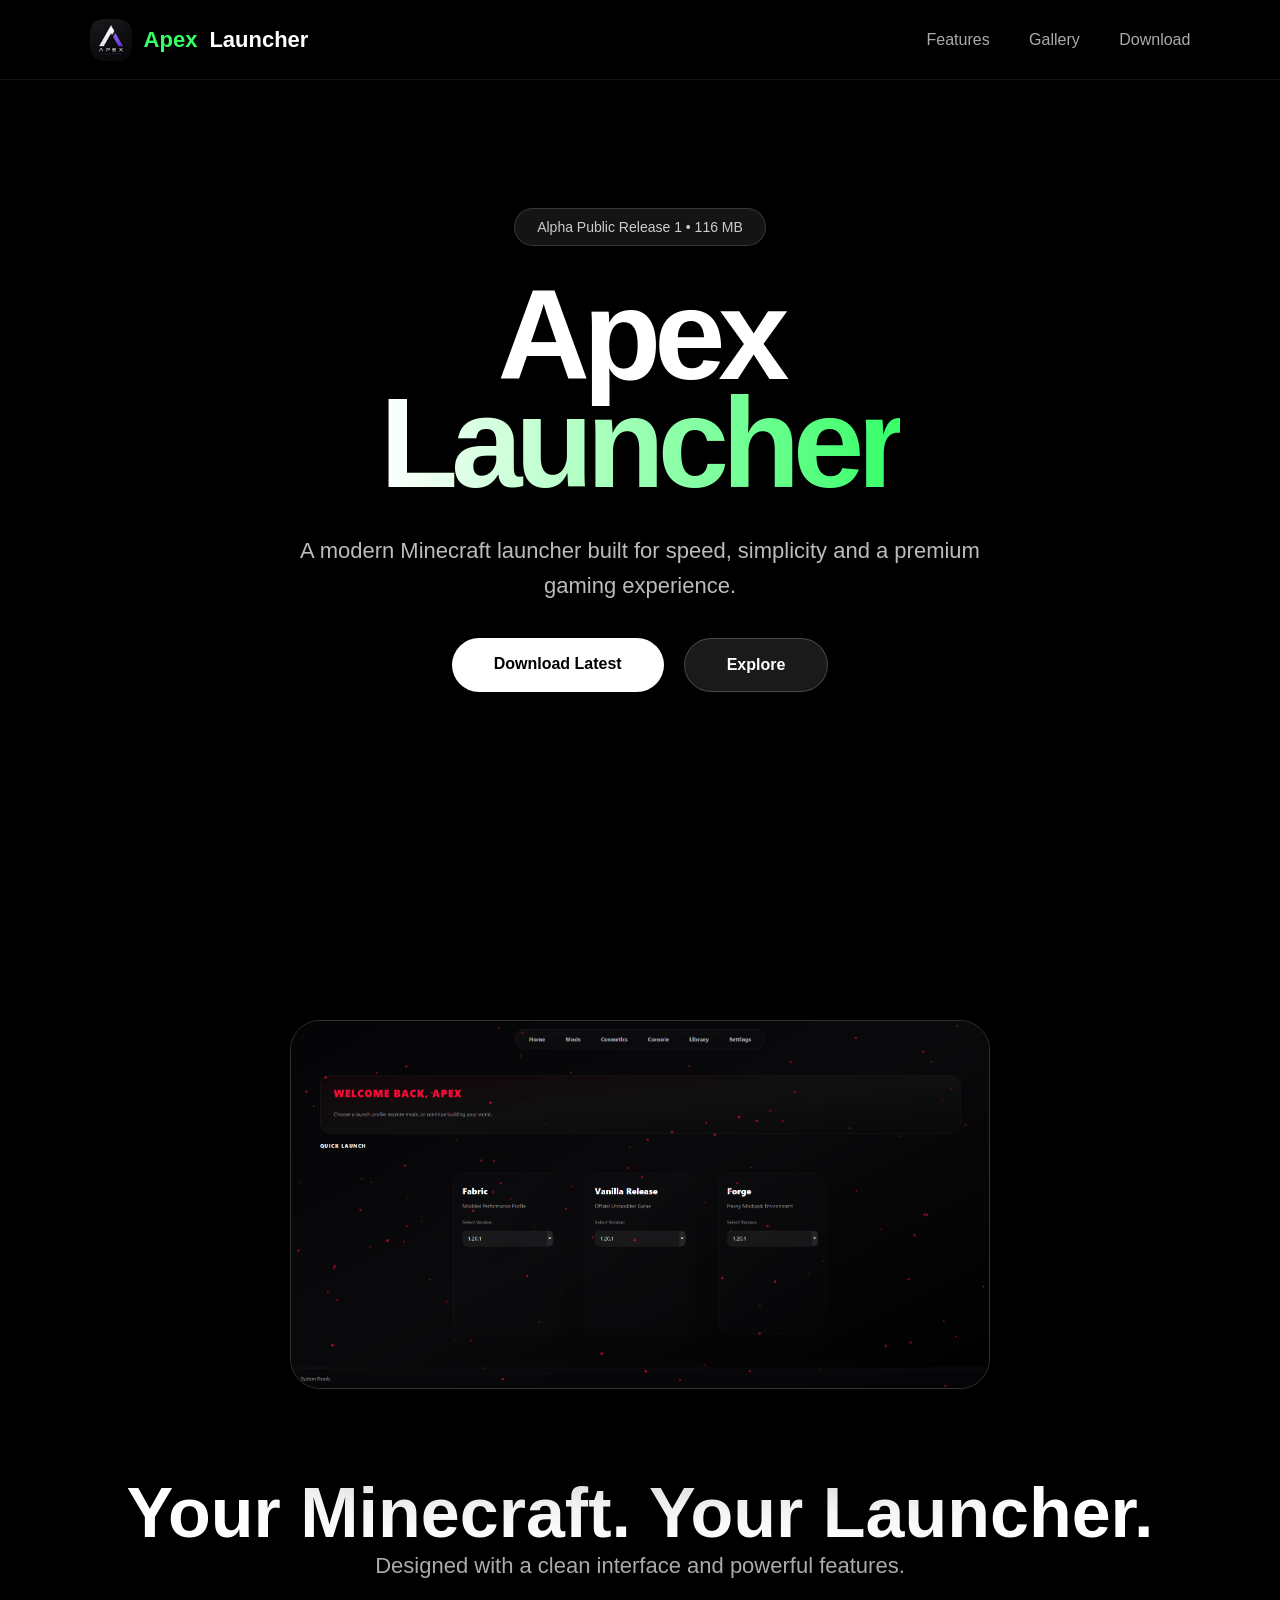
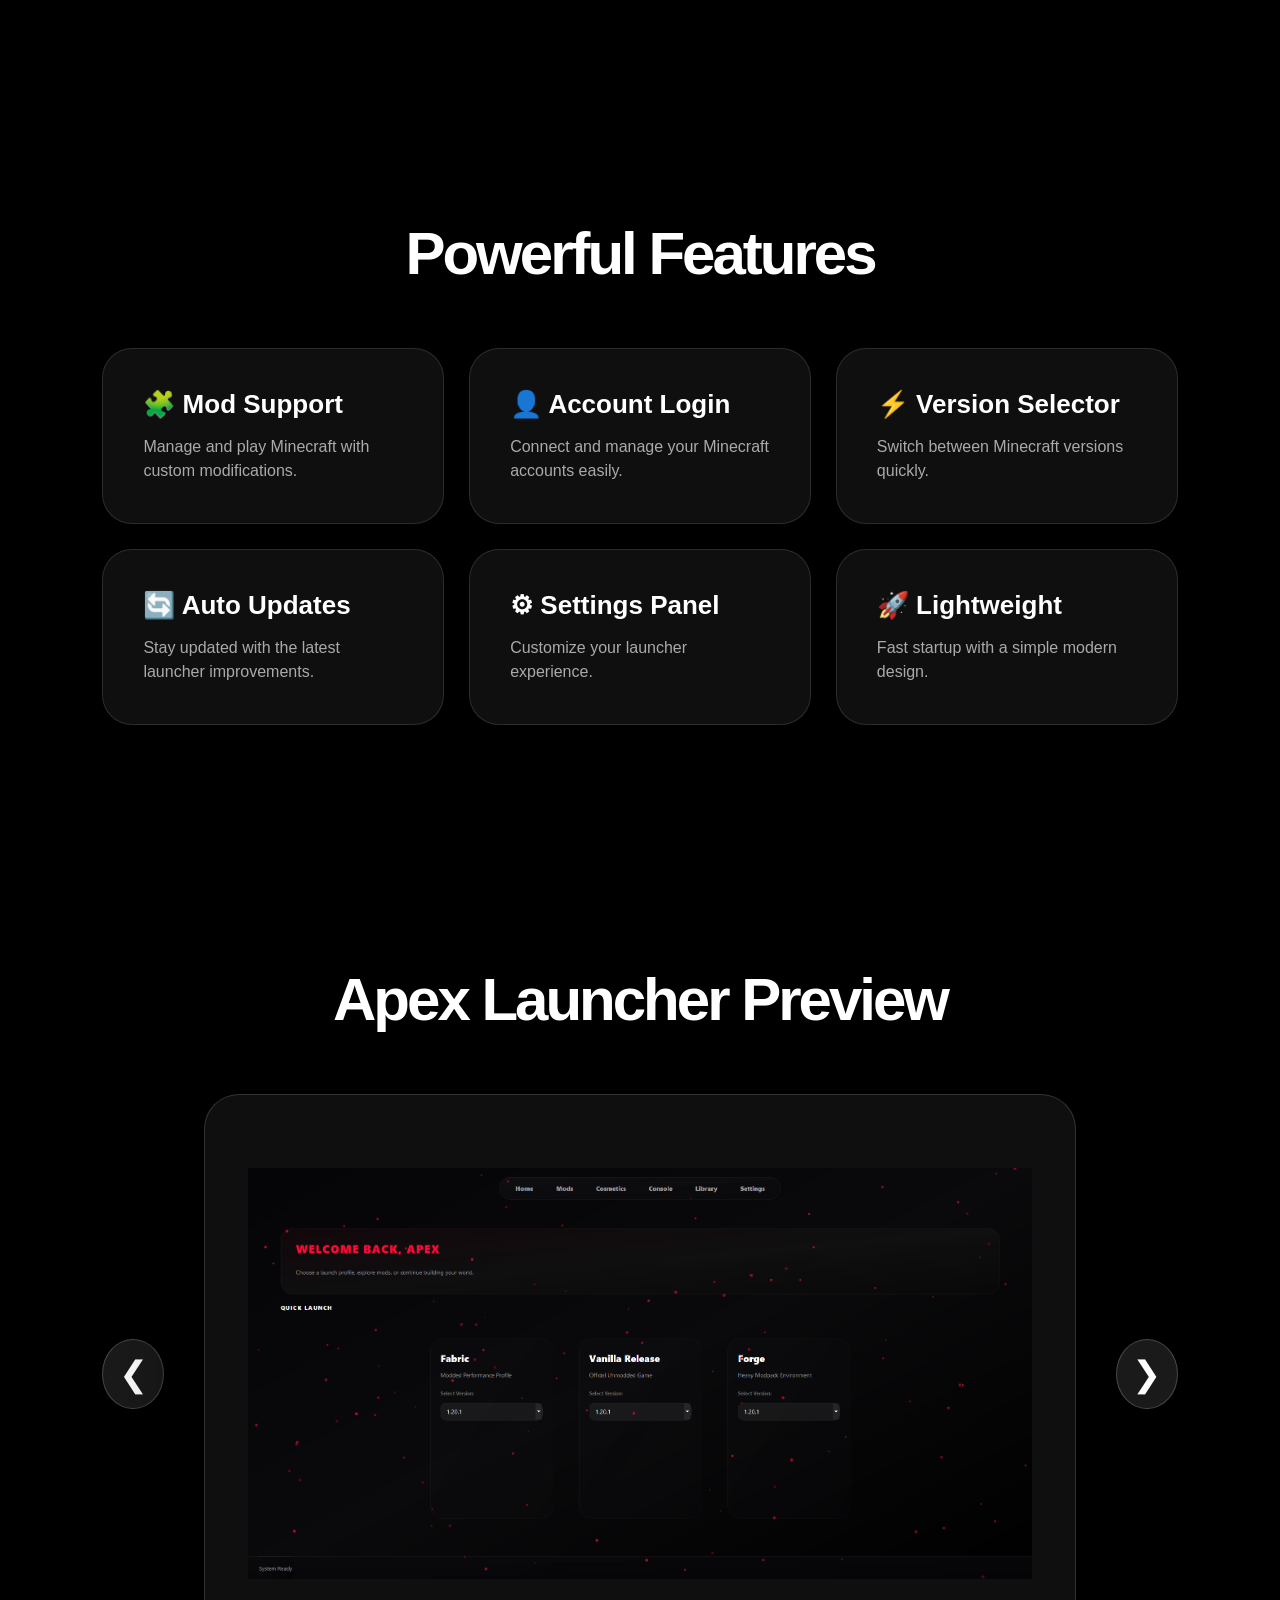
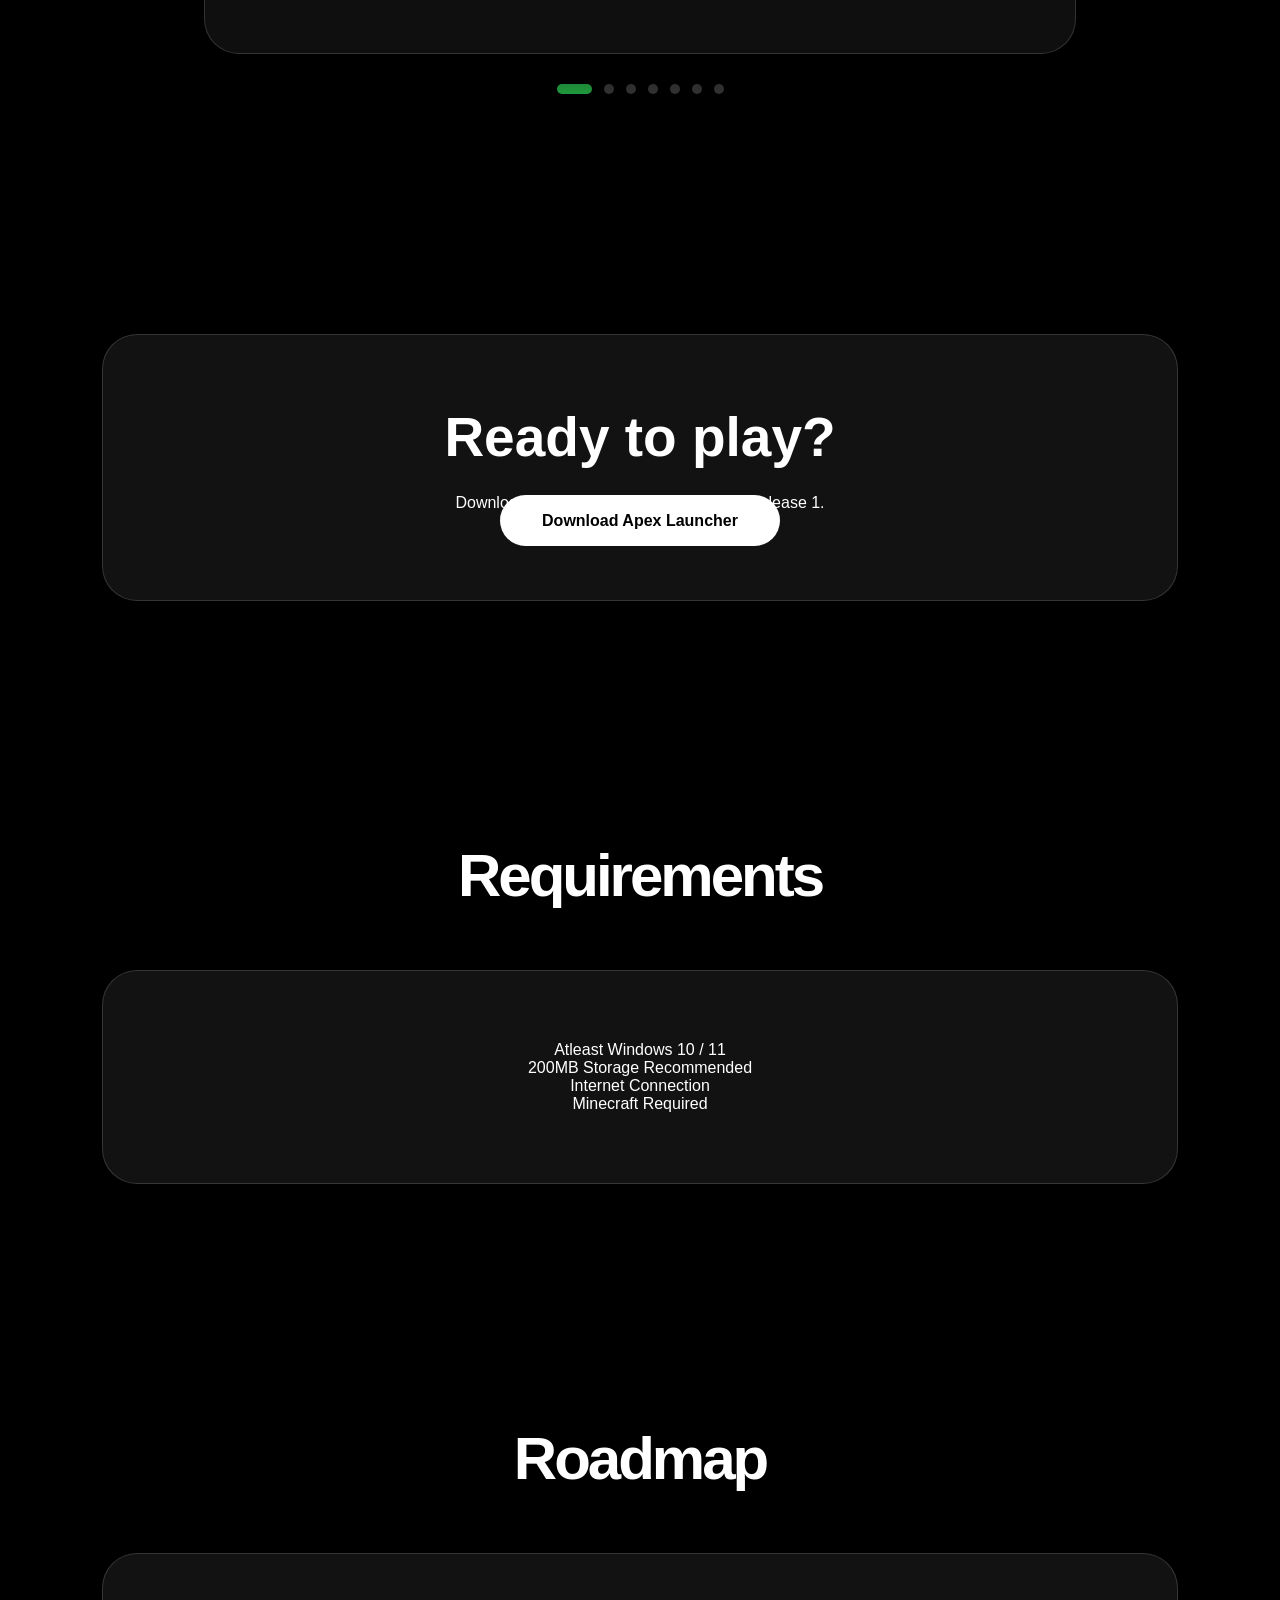
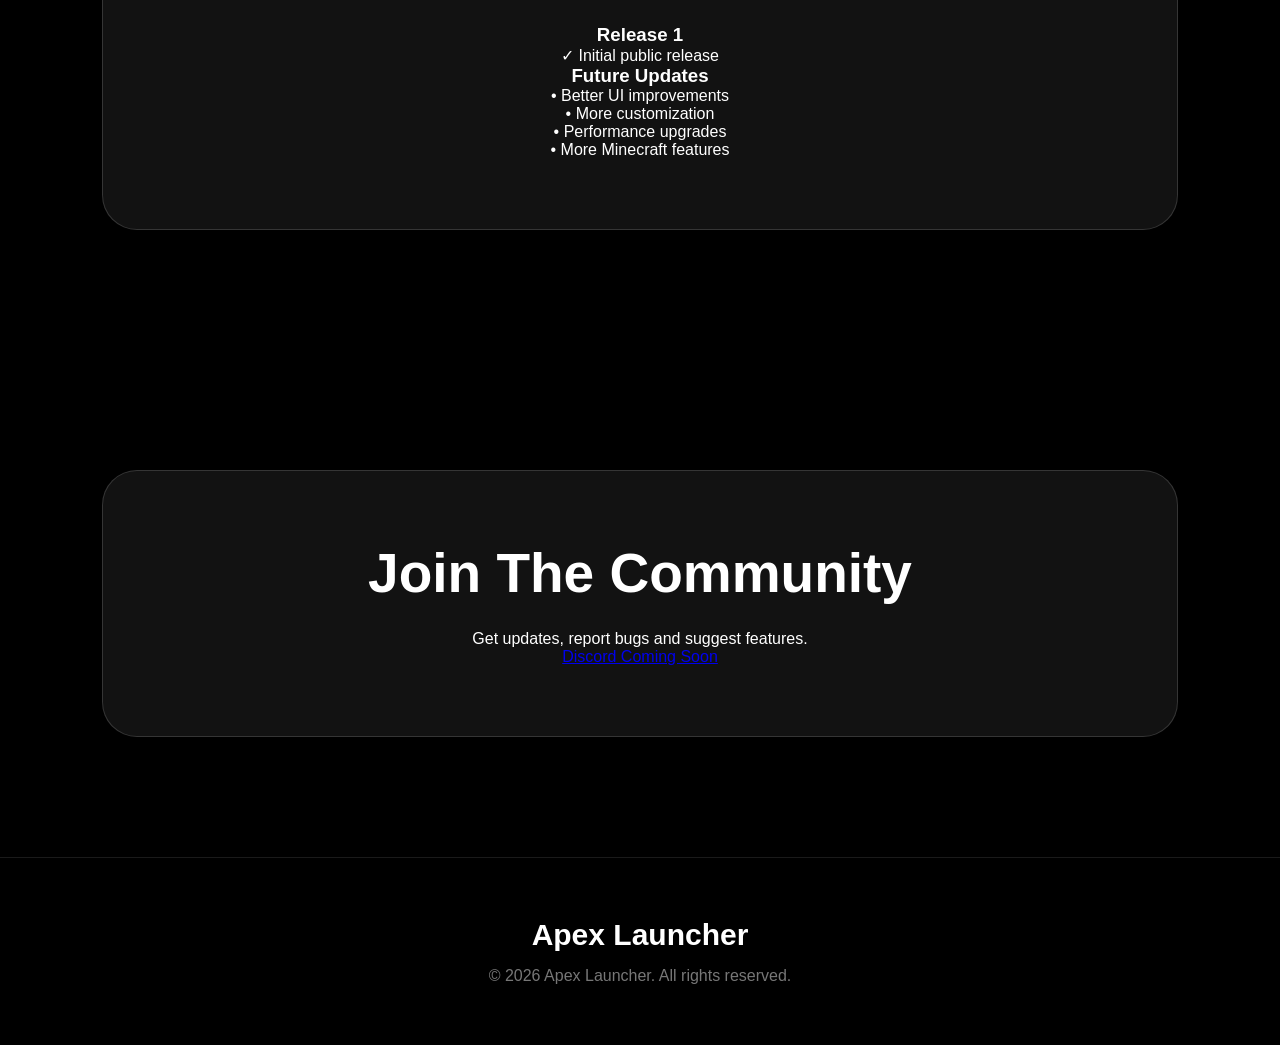
==== commit eab868ef: "Update index.html" ====
--- a/index.html
+++ b/index.html
@@ -97,7 +97,7 @@
 <div class="buttons">
 
 <a class="primary-btn"
-href="https://github.com/yafisjamal/ApexLauncher/releases/e">
+href="https://github.com/yafisjamal/ApexLauncher/releases/tag/Release1">
 
 Download Latest
 
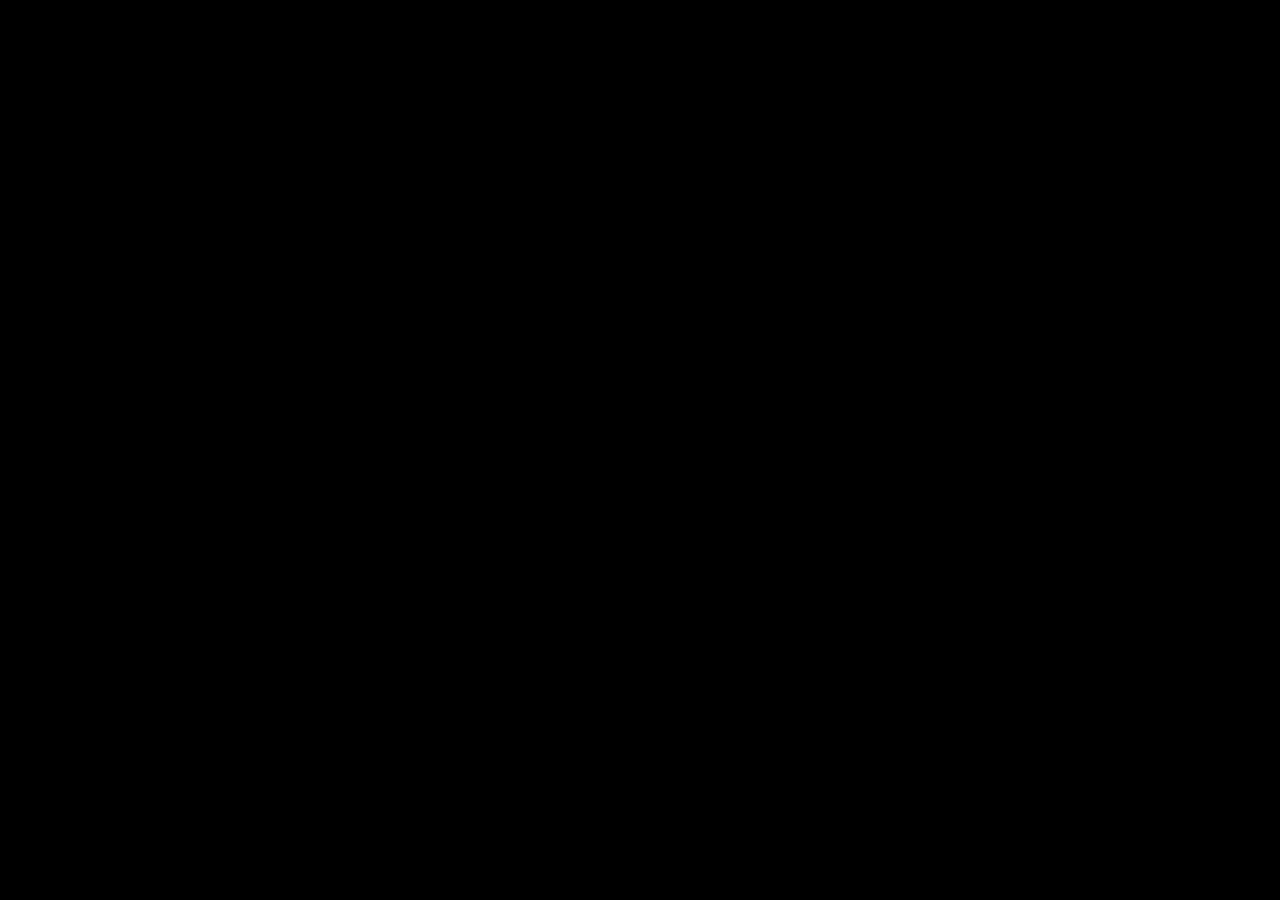
==== commit 346a3631: "Update index.html" ====
--- a/index.html
+++ b/index.html
@@ -1,517 +1,84 @@
 <!DOCTYPE html>
 <html lang="en">
+<head>
+    <meta charset="UTF-8">
 
-<head>
-    <title>Apex Launcher — Cracked Minecraft Launcher</title>
+    <meta name="viewport" content="width=device-width, initial-scale=1.0">
 
-<meta name="description"
-content="Apex Launcher is a modern cracked, lightweight Minecraft launcher for Windows with mod support, account login, version selection, auto updates, and customizable settings.">
+    <title>Apex Launcher — Modern Minecraft Launcher</title>
 
-<meta name="keywords"
-content="Apex Launcher, Minecraft launcher,Cracked, Free, Minecraft launcher Windows, Minecraft launcher download, Apex Minecraft launcher">
+    <meta name="description"
+        content="Apex Launcher is a modern, lightweight Minecraft launcher for Windows with mod support, account login, version selection, automatic updates, and customizable settings.">
 
-<meta name="robots" content="index, follow">
+    <meta name="keywords"
+        content="Apex Launcher, Apex Minecraft Launcher, Minecraft launcher, Minecraft launcher Windows, Minecraft launcher download, modern Minecraft launcher">
 
-<link rel="canonical" href="https://apex-launcher.vercel.app/">
+    <meta name="robots" content="index, follow">
 
-<meta charset="UTF-8">
-<meta name="viewport" content="width=device-width, initial-scale=1.0">
+    <meta name="theme-color" content="#000000">
 
-<title>Apex Cracked MC Launcher </title>
+    <!-- Open Graph -->
+    <meta property="og:title"
+        content="Apex Launcher — Modern Minecraft Launcher">
 
-<link rel="icon" href="assets/icon.png">
+    <meta property="og:description"
+        content="A modern Minecraft launcher built for a clean, fast and customizable experience.">
 
-<link rel="stylesheet" href="style.css">
+    <meta property="og:type" content="website">
 
+    <meta property="og:url"
+        content="https://YOUR-DOMAIN.com/">
+
+    <!-- Replace with your own image later -->
+    <meta property="og:image"
+        content="https://YOUR-DOMAIN.com/assets/og-image.png">
+
+    <!-- Twitter / Discord previews -->
+    <meta name="twitter:card" content="summary_large_image">
+
+    <meta name="twitter:title"
+        content="Apex Launcher — Modern Minecraft Launcher">
+
+    <meta name="twitter:description"
+        content="A modern Minecraft launcher built for a clean, fast and customizable experience.">
+
+    <link rel="canonical"
+        href="https://YOUR-DOMAIN.com/">
+
+    <style>
+
+        * {
+            margin: 0;
+            padding: 0;
+            box-sizing: border-box;
+        }
+
+        html,
+        body {
+            width: 100%;
+            height: 100%;
+            overflow: hidden;
+            background: #000;
+        }
+
+        iframe {
+            width: 100%;
+            height: 100%;
+            border: none;
+            display: block;
+        }
+
+    </style>
 </head>
-
 
 <body>
 
-
-<!-- Background Video -->
-
-<video class="background-video" autoplay muted loop playsinline>
-    <source src="assets/background.mp4" type="video/mp4">
-</video>
-
-<div class="video-overlay"></div>
-
-
-
-<!-- Navigation -->
-
-<nav>
-
-<div class="logo">
-    <img src="assets/icon.png">
-    <span>Apex</span> Launcher
-</div>
-
-
-<div class="nav-links">
-
-<a href="#features">Features</a>
-<a href="#screenshots">Gallery</a>
-<a href="#download">Download</a>
-
-</div>
-
-
-</nav>
-
-
-
-
-<!-- Hero -->
-
-<section class="hero">
-
-
-<div class="hero-content">
-
-
-<div class="release">
-
-Alpha Public Release 1 • 116 MB
-
-</div>
-
-
-<h1>
-
-Apex<br>
-<span>Launcher</span>
-
-</h1>
-
-
-<p>
-
-A modern Minecraft launcher built for speed,
-simplicity and a premium gaming experience.
-
-</p>
-
-
-<div class="buttons">
-
-<a class="primary-btn"
-href="https://github.com/yafisjamal/ApexLauncher/releases/tag/Release1">
-
-Download Latest
-
-</a>
-
-
-<a class="secondary-btn" href="#screenshots">
-
-Explore
-
-</a>
-
-
-</div>
-
-
-</div>
-
-
-</section>
-
-
-
-
-
-<!-- 3D Launcher Preview -->
-
-<section class="showcase">
-
-
-<div class="launcher-card" id="launcherCard">
-
-
-<img src="assets/screenshot1.png">
-
-
-</div>
-
-
-<h2>
-
-Your Minecraft.
-Your Launcher.
-
-</h2>
-
-
-<p>
-
-Designed with a clean interface and powerful features.
-
-</p>
-
-
-</section>
-
-
-
-
-
-
-
-<!-- Features -->
-
-
-<section id="features">
-
-
-<h2 class="section-title">
-
-Powerful Features
-
-</h2>
-
-
-
-<div class="features-grid">
-
-
-<div class="feature">
-
-<h3>🧩 Mod Support</h3>
-
-<p>
-Manage and play Minecraft with custom modifications.
-</p>
-
-</div>
-
-
-
-<div class="feature">
-
-<h3>👤 Account Login</h3>
-
-<p>
-Connect and manage your Minecraft accounts easily.
-</p>
-
-</div>
-
-
-
-
-<div class="feature">
-
-<h3>⚡ Version Selector</h3>
-
-<p>
-Switch between Minecraft versions quickly.
-</p>
-
-</div>
-
-
-
-
-<div class="feature">
-
-<h3>🔄 Auto Updates</h3>
-
-<p>
-Stay updated with the latest launcher improvements.
-</p>
-
-</div>
-
-
-
-
-<div class="feature">
-
-<h3>⚙ Settings Panel</h3>
-
-<p>
-Customize your launcher experience.
-</p>
-
-</div>
-
-
-
-
-<div class="feature">
-
-<h3>🚀 Lightweight</h3>
-
-<p>
-Fast startup with a simple modern design.
-</p>
-
-</div>
-
-
-
-</div>
-
-
-</section>
-
-
-
-
-
-
-<!-- Screenshot Showcase -->
-
-<section id="screenshots">
-
-<h2 class="section-title">
-Apex Launcher Preview
-</h2>
-
-
-<div class="showcase-slider">
-
-
-<button class="slider-arrow left" onclick="changeSlide(-1)">
-❮
-</button>
-
-
-<div class="preview-window">
-
-
-<img id="mainScreenshot"
-src="assets/screenshot1.png">
-
-
-</div>
-
-
-<button class="slider-arrow right" onclick="changeSlide(1)">
-❯
-</button>
-
-
-</div>
-
-
-<div class="slider-dots">
-
-<span class="active"></span>
-<span></span>
-<span></span>
-<span></span>
-<span></span>
-<span></span>
-<span></span>
-
-</div>
-
-
-</section>
-
-
-
-
-
-
-
-<!-- Download -->
-
-
-<section id="download">
-
-
-<div class="download-box">
-
-
-<h2>
-
-Ready to play?
-
-</h2>
-
-
-<p>
-
-Download Apex Launcher Alpha Preview Release 1.
-
-</p>
-
-
-<a class="primary-btn"
-href="https://github.com/yafisjamal/ApexLauncher/releases/">
-
-Download Apex Launcher
-
-</a>
-
-
-</div>
-
-
-</section>
-
-
-
-
-
-
-
-<!-- Requirements -->
-
-
-<section>
-
-
-<h2 class="section-title">
-
-Requirements
-
-</h2>
-
-
-<div class="requirements">
-
-
-<p>Atleast Windows 10 / 11</p>
-
-<p>200MB Storage Recommended</p>
-
-<p>Internet Connection</p>
-
-<p>Minecraft Required</p>
-
-
-</div>
-
-
-</section>
-
-
-
-
-
-
-
-
-<!-- Roadmap -->
-
-
-<section>
-
-
-<h2 class="section-title">
-
-Roadmap
-
-</h2>
-
-
-<div class="roadmap">
-
-
-<h3>
-Release 1
-</h3>
-
-<p>
-✓ Initial public release
-</p>
-
-
-<h3>
-Future Updates
-</h3>
-
-<p>
-• Better UI improvements<br>
-• More customization<br>
-• Performance upgrades<br>
-• More Minecraft features
-</p>
-
-
-</div>
-
-
-</section>
-
-
-
-
-
-
-
-<!-- Discord -->
-
-
-<section>
-
-
-<div class="discord">
-
-
-<h2>
-
-Join The Community
-
-</h2>
-
-
-<p>
-
-Get updates, report bugs and suggest features.
-
-</p>
-
-
-<a href="#">
-
-Discord Coming Soon
-
-</a>
-
-
-</div>
-
-
-</section>
-
-
-
-
-
-
-
-<footer>
-
-
-<div class="footer-logo">
-
-Apex Launcher
-
-</div>
-
-
-<p>
-
-© 2026 Apex Launcher. All rights reserved.
-
-</p>
-
-
-</footer>
-
-
-
-
-<script src="script.js"></script>
-
+    <iframe
+        src="https://apex-website-1--adventuremadesx.replit.app/"
+        title="Apex Launcher Website"
+        allow="autoplay; fullscreen"
+        loading="eager">
+    </iframe>
 
 </body>
-
 </html>
